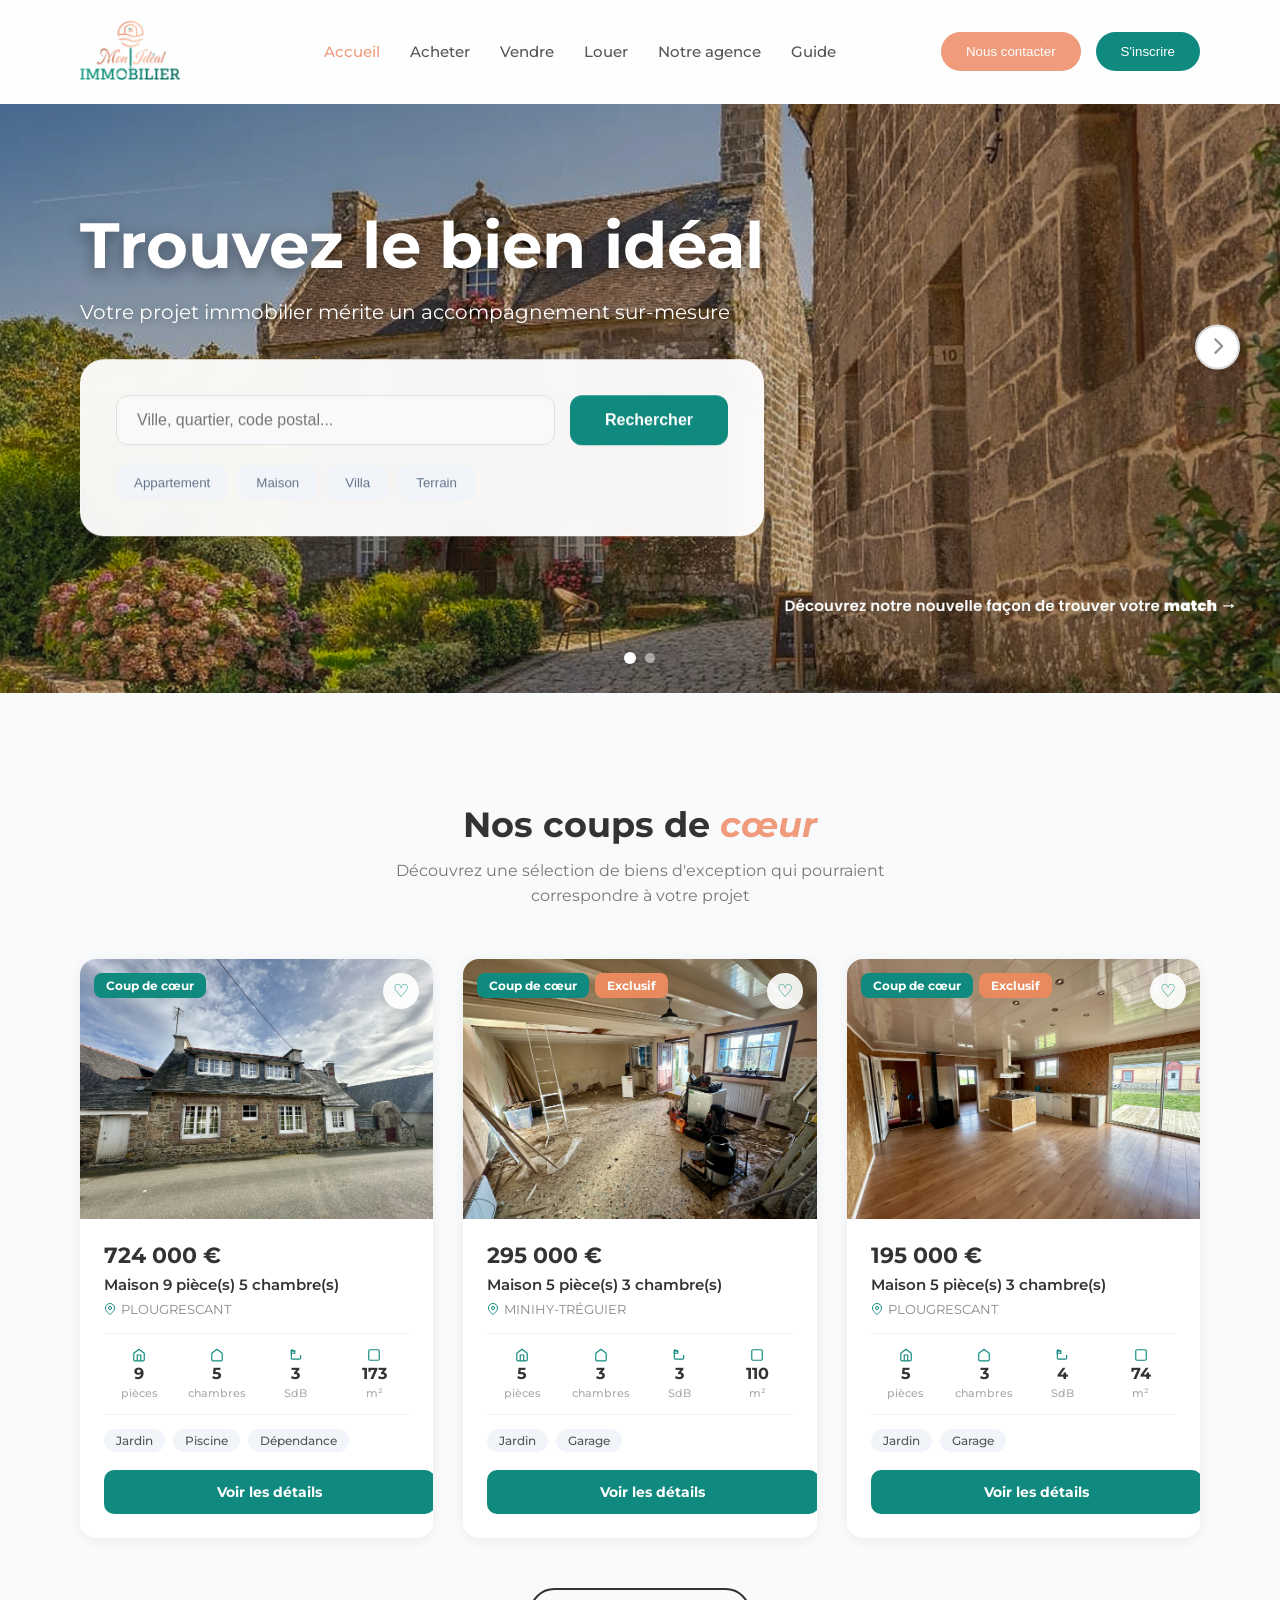
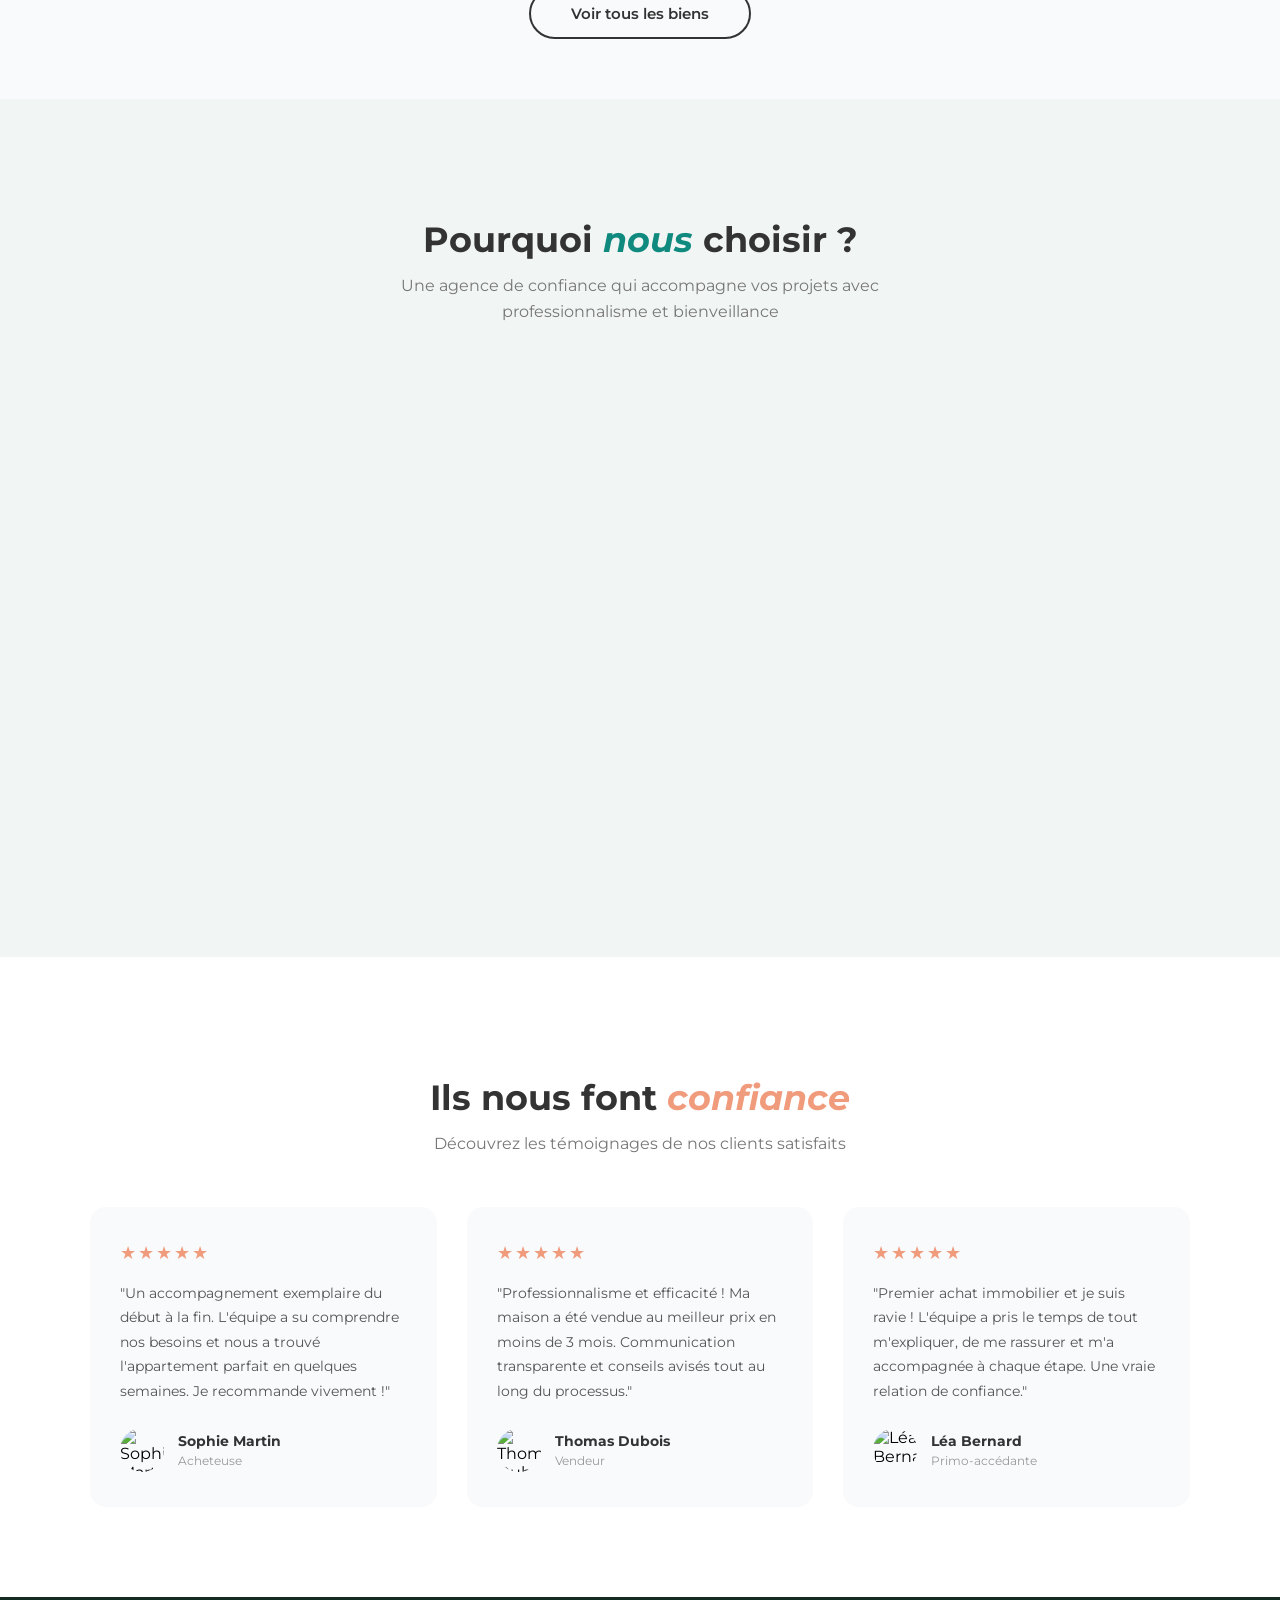
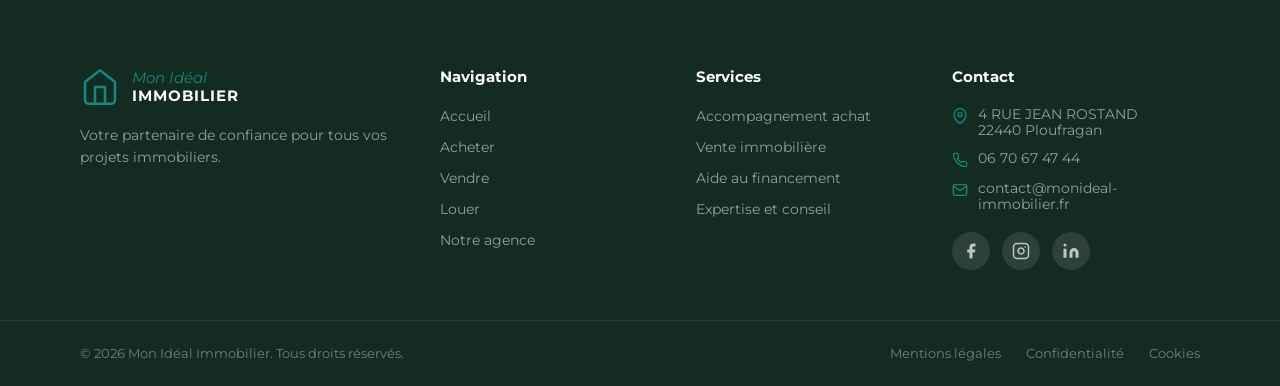
==== index.html @ c3789572 "Merge branch 'main' of https://github.com/Cocok29/Monidealimmobilier-" ====
<!DOCTYPE html>
<html lang="fr">

<head>
    <meta charset="UTF-8">
    <meta name="viewport" content="width=device-width, initial-scale=1.0">
    <title>Mon Idéal Immobilier</title>
    <link rel="stylesheet" href="style.css">
    <link href="https://fonts.googleapis.com/css2?family=Montserrat:wght@400;700&display=swap" rel="stylesheet">
    <link rel="stylesheet" href="https://cdnjs.cloudflare.com/ajax/libs/font-awesome/6.5.1/css/all.min.css">

</head>

<body>

    <header class="navbar">
        <div class="logo">
            <img class="logo-img" src="img/Logo_Mon-Ideal-Immobilier 1.svg" alt="Logo Mon Ideal Immobilier">
        </div>
        <nav>
            <ul class="nav-links">
                <li><a href="#" class="active">Accueil</a></li>
                <li><a href="catalogue.html">Acheter</a></li>
                <li><a href="#">Vendre</a></li>
                <li><a href="#">Louer</a></li>
                <li><a href="notre-agence.html">Notre agence</a></li>
                <li><a href="#">Guide</a></li>
            </ul>
        </nav>
        <div class="auth-buttons">
            <button class="btn-contact">Nous contacter</button>
            <button class="btn-signup">S'inscrire</button>
        </div>
    </header>

    <section class="hero-carousel">
        <div class="carousel-container">
            <!-- Slide 1: Recherche classique -->
            <div class="slide active" style="background-image: url('img/imageaccueil.png');">
                <div class="slide-overlay"></div>
                <div class="hero-content">
                    <h1>Trouvez le bien idéal</h1>
                    <p>Votre projet immobilier mérite un accompagnement sur-mesure</p>

                    <div class="search-box">
                        <div class="search-input-group">
                            <input type="text" placeholder="Ville, quartier, code postal...">
                            <button class="btn-search">Rechercher</button>
                        </div>
                        <div class="property-types">
                            <button>Appartement</button>
                            <button>Maison</button>
                            <button>Villa</button>
                            <button>Terrain</button>
                        </div>
                    </div>
                </div>
            </div>

            <!-- Slide 2: Match (Tinder Immo) -->
            <div class="slide slide-match" style="background-image: url('img/tinderbannière.png');">
                <div class="slide-overlay"></div>
                <div class="hero-content">
                    <h1>Matchez avec votre bien de rêve</h1>
                    <p>Swipez, likez, visitez !</p>
                </div>
            </div>
        </div>

        <button class="next-btn">
            <span><i class="fa-solid fa-chevron-right"></i></span>
        </button>
        <div class="dots-container">
            <span class="dot active"></span>
            <span class="dot"></span>
        </div>
    </section>

    <!-- Section Nos coups de cœur -->
    <section class="coups-de-coeur">
        <div class="section-header">
            <h2>Nos coups de <em>cœur</em></h2>
            <p>Découvrez une sélection de biens d'exception qui pourraient correspondre à votre projet</p>
        </div>

        <div class="properties-grid">
            <!-- Les cartes seront injectées par JavaScript depuis biens.js -->
        </div>

        <div class="voir-tous">
            <a href="catalogue.html" class="btn-voir-tous">Voir tous les biens</a>
        </div>
    </section>

    <!-- Section Pourquoi nous choisir -->
    <section class="pourquoi-nous">
        <div class="section-header">
            <h2>Pourquoi <em>nous</em> choisir ?</h2>
            <p>Une agence de confiance qui accompagne vos projets avec professionnalisme et bienveillance</p>
        </div>

        <div class="features-grid">
            <div class="feature-card">
                <div class="feature-icon">
                    <svg width="28" height="28" viewBox="0 0 24 24" fill="none" stroke="currentColor" stroke-width="2"
                        stroke-linecap="round" stroke-linejoin="round">
                        <rect x="3" y="11" width="18" height="11" rx="2" ry="2"></rect>
                        <path d="M7 11V7a5 5 0 0 1 10 0v4"></path>
                    </svg>
                </div>
                <h3>Sécurité garantie</h3>
                <p>Transactions sécurisées et accompagnement juridique complet à chaque étape</p>
            </div>

            <div class="feature-card">
                <div class="feature-icon">
                    <svg width="28" height="28" viewBox="0 0 24 24" fill="none" stroke="currentColor" stroke-width="2"
                        stroke-linecap="round" stroke-linejoin="round">
                        <path d="M17 21v-2a4 4 0 0 0-4-4H5a4 4 0 0 0-4 4v2"></path>
                        <circle cx="9" cy="7" r="4"></circle>
                        <path d="M23 21v-2a4 4 0 0 0-3-3.87"></path>
                        <path d="M16 3.13a4 4 0 0 1 0 7.75"></path>
                    </svg>
                </div>
                <h3>Accompagnement sur-mesure</h3>
                <p>Devenez propriétaire de votre bien avec un suivi personnalisé tout au long du projet</p>
            </div>

            <div class="feature-card">
                <div class="feature-icon">
                    <svg width="28" height="28" viewBox="0 0 24 24" fill="none" stroke="currentColor" stroke-width="2"
                        stroke-linecap="round" stroke-linejoin="round">
                        <polyline points="22 12 18 12 15 21 9 3 6 12 2 12"></polyline>
                    </svg>
                </div>
                <h3>Expertise du marché</h3>
                <p>Analyses précises et conseils stratégiques pour optimiser votre investissement</p>
            </div>

            <div class="feature-card">
                <div class="feature-icon">
                    <svg width="28" height="28" viewBox="0 0 24 24" fill="none" stroke="currentColor" stroke-width="2"
                        stroke-linecap="round" stroke-linejoin="round">
                        <circle cx="12" cy="12" r="10"></circle>
                        <polyline points="12 6 12 12 16 14"></polyline>
                    </svg>
                </div>
                <h3>Gestion locative</h3>
                <p>Confiez nous la gestion de votre bien en toute sérénité</p>
            </div>

            <div class="feature-card">
                <div class="feature-icon">
                    <svg width="28" height="28" viewBox="0 0 24 24" fill="none" stroke="currentColor" stroke-width="2"
                        stroke-linecap="round" stroke-linejoin="round">
                        <path d="M12 22s8-4 8-10V5l-8-3-8 3v7c0 6 8 10 8 10z"></path>
                    </svg>
                </div>
                <h3>Estimation</h3>
                <p>Évaluez le prix de votre bien immobilier gratuitement et sans engagement</p>
            </div>

            <div class="feature-card">
                <div class="feature-icon">
                    <svg width="28" height="28" viewBox="0 0 24 24" fill="none" stroke="currentColor" stroke-width="2"
                        stroke-linecap="round" stroke-linejoin="round">
                        <path
                            d="M20.84 4.61a5.5 5.5 0 0 0-7.78 0L12 5.67l-1.06-1.06a5.5 5.5 0 0 0-7.78 7.78l1.06 1.06L12 21.23l7.78-7.78 1.06-1.06a5.5 5.5 0 0 0 0-7.78z">
                        </path>
                    </svg>
                </div>
                <h3>Passion immobilière</h3>
                <p>Un vrai plaisir à trouver le bien qui vous ressemble</p>
            </div>
        </div>
    </section>

    <!-- Section Témoignages -->
    <section class="temoignages">
        <div class="section-header">
            <h2>Ils nous font <em>confiance</em></h2>
            <p>Découvrez les témoignages de nos clients satisfaits</p>
        </div>

        <div class="testimonials-grid">
            <div class="testimonial-card">
                <div class="testimonial-stars">★★★★★</div>
                <p class="testimonial-text">"Un accompagnement exemplaire du début à la fin. L'équipe a su comprendre
                    nos besoins et nous a trouvé l'appartement parfait en quelques semaines. Je recommande vivement !"
                </p>
                <div class="testimonial-author">
                    <div class="author-avatar">
                        <img src="https://images.unsplash.com/photo-1494790108377-be9c29b29330?auto=format&fit=crop&q=80&w=100"
                            alt="Sophie Martin">
                    </div>
                    <div class="author-info">
                        <span class="author-name">Sophie Martin</span>
                        <span class="author-role">Acheteuse</span>
                    </div>
                </div>
            </div>

            <div class="testimonial-card">
                <div class="testimonial-stars">★★★★★</div>
                <p class="testimonial-text">"Professionnalisme et efficacité ! Ma maison a été vendue au meilleur prix
                    en moins de 3 mois. Communication transparente et conseils avisés tout au long du processus."</p>
                <div class="testimonial-author">
                    <div class="author-avatar">
                        <img src="https://images.unsplash.com/photo-1507003211169-0a1dd7228f2d?auto=format&fit=crop&q=80&w=100"
                            alt="Thomas Dubois">
                    </div>
                    <div class="author-info">
                        <span class="author-name">Thomas Dubois</span>
                        <span class="author-role">Vendeur</span>
                    </div>
                </div>
            </div>

            <div class="testimonial-card">
                <div class="testimonial-stars">★★★★★</div>
                <p class="testimonial-text">"Premier achat immobilier et je suis ravie ! L'équipe a pris le temps de
                    tout m'expliquer, de me rassurer et m'a accompagnée à chaque étape. Une vraie relation de
                    confiance."</p>
                <div class="testimonial-author">
                    <div class="author-avatar">
                        <img src="https://images.unsplash.com/photo-1438761681033-6461ffad8d80?auto=format&fit=crop&q=80&w=100"
                            alt="Léa Bernard">
                    </div>
                    <div class="author-info">
                        <span class="author-name">Léa Bernard</span>
                        <span class="author-role">Primo-accédante</span>
                    </div>
                </div>
            </div>
        </div>
    </section>

    <footer class="site-footer">
        <div class="footer-top">
            <div class="footer-col footer-brand">
                <div class="footer-logo-block">
                    <svg class="footer-logo-icon" width="40" height="40" viewBox="0 0 24 24" fill="none"
                        stroke="currentColor" stroke-width="1.5" stroke-linecap="round" stroke-linejoin="round">
                        <path d="M3 9l9-7 9 7v11a2 2 0 0 1-2 2H5a2 2 0 0 1-2-2z"></path>
                        <polyline points="9 22 9 12 15 12 15 22"></polyline>
                    </svg>
                    <div class="footer-logo-text">
                        <span class="footer-logo-line1"><em>Mon Idéal</em></span>
                        <span class="footer-logo-line2">IMMOBILIER</span>
                    </div>
                </div>
                <p>Votre partenaire de confiance pour tous vos projets immobiliers.</p>
            </div>

            <div class="footer-col">
                <h4>Navigation</h4>
                <ul>
                    <li><a href="#">Accueil</a></li>
                    <li><a href="#">Acheter</a></li>
                    <li><a href="#">Vendre</a></li>
                    <li><a href="#">Louer</a></li>
                    <li><a href="notre-agence.html">Notre agence</a></li>
                </ul>
            </div>

            <div class="footer-col">
                <h4>Services</h4>
                <ul>
                    <li><a href="#">Accompagnement achat</a></li>
                    <li><a href="#">Vente immobilière</a></li>
                    <li><a href="#">Aide au financement</a></li>
                    <li><a href="#">Expertise et conseil</a></li>
                </ul>
            </div>

            <div class="footer-col">
                <h4>Contact</h4>
                <ul class="footer-contact">
                    <li>
                        <svg width="16" height="16" viewBox="0 0 24 24" fill="none" stroke="currentColor"
                            stroke-width="2" stroke-linecap="round" stroke-linejoin="round">
                            <path d="M21 10c0 7-9 13-9 13s-9-6-9-13a9 9 0 0 1 18 0z"></path>
                            <circle cx="12" cy="10" r="3"></circle>
                        </svg>
                        <span>4 RUE JEAN ROSTAND<br>22440 Ploufragan</span>
                    </li>
                    <li>
                        <svg width="16" height="16" viewBox="0 0 24 24" fill="none" stroke="currentColor"
                            stroke-width="2" stroke-linecap="round" stroke-linejoin="round">
                            <path
                                d="M22 16.92v3a2 2 0 0 1-2.18 2 19.79 19.79 0 0 1-8.63-3.07 19.5 19.5 0 0 1-6-6 19.79 19.79 0 0 1-3.07-8.67A2 2 0 0 1 4.11 2h3a2 2 0 0 1 2 1.72c.127.96.361 1.903.7 2.81a2 2 0 0 1-.45 2.11L8.09 9.91a16 16 0 0 0 6 6l1.27-1.27a2 2 0 0 1 2.11-.45c.907.339 1.85.573 2.81.7A2 2 0 0 1 22 16.92z">
                            </path>
                        </svg>
                        <span>06 70 67 47 44</span>
                    </li>
                    <li>
                        <svg width="16" height="16" viewBox="0 0 24 24" fill="none" stroke="currentColor"
                            stroke-width="2" stroke-linecap="round" stroke-linejoin="round">
                            <path d="M4 4h16c1.1 0 2 .9 2 2v12c0 1.1-.9 2-2 2H4c-1.1 0-2-.9-2-2V6c0-1.1.9-2 2-2z">
                            </path>
                            <polyline points="22,6 12,13 2,6"></polyline>
                        </svg>
                        <span>contact@monideal-immobilier.fr</span>
                    </li>
                </ul>
                <div class="footer-socials">
                    <a href="#" aria-label="Facebook">
                        <svg width="18" height="18" viewBox="0 0 24 24" fill="currentColor">
                            <path d="M18 2h-3a5 5 0 0 0-5 5v3H7v4h3v8h4v-8h3l1-4h-4V7a1 1 0 0 1 1-1h3z">
                            </path>
                        </svg>
                    </a>
                    <a href="#" aria-label="Instagram">
                        <svg width="18" height="18" viewBox="0 0 24 24" fill="none" stroke="currentColor"
                            stroke-width="2" stroke-linecap="round" stroke-linejoin="round">
                            <rect x="2" y="2" width="20" height="20" rx="5" ry="5"></rect>
                            <path d="M16 11.37A4 4 0 1 1 12.63 8 4 4 0 0 1 16 11.37z"></path>
                            <line x1="17.5" y1="6.5" x2="17.51" y2="6.5"></line>
                        </svg>
                    </a>
                    <a href="#" aria-label="LinkedIn">
                        <svg width="18" height="18" viewBox="0 0 24 24" fill="currentColor">
                            <path d="M16 8a6 6 0 0 1 6 6v7h-4v-7a2 2 0 0 0-2-2 2 2 0 0 0-2 2v7h-4v-7a6 6 0 0 1 6-6z">
                            </path>
                            <rect x="2" y="9" width="4" height="12"></rect>
                            <circle cx="4" cy="4" r="2"></circle>
                        </svg>
                    </a>
                </div>
            </div>
        </div>

        <div class="footer-bottom">
            <p>&copy; 2026 Mon Idéal Immobilier. Tous droits réservés.</p>
            <div class="footer-legal">
                <a href="#">Mentions légales</a>
                <a href="#">Confidentialité</a>
                <a href="#">Cookies</a>
            </div>
        </div>
    </footer>

    <script src="biens.js"></script>
    <script src="script.js"></script>
</body>

</html>
---- style.css ----
:root {
    --primary-color: #108a7e;
    /* Le vert émeraude du bouton */
    --dark-primary-color: #0B7464;
    --accent-color: #f19b7d;
    /* Le orange du bouton contact */
    --dark-accent-color: #e8895e;
    --text-dark: #333;

}

body,
html {
    margin: 0;
    padding: 0;
    width: 100%;
    height: 100%;
    font-family: 'Montserrat', sans-serif;
}

.navbar {
    display: flex;
    justify-content: space-between;
    align-items: center;
    padding: 20px 80px;
    position: absolute;
    top: 0;
    left: 0;
    right: 0;
    z-index: 100;
    background: #FDFFFE;
    transition: background 0.3s ease;
}

.logo-img {
    width: 100px;
    height: auto;
}

.nav-links {
    display: flex;
    list-style: none;
    gap: 30px;
}

.nav-links a {
    text-decoration: none;
    color: #555;
    font-weight: 500;
    font-size: 15px;
    transition: color 0.3s;
}

.nav-links a.active {
    color: var(--accent-color);
}

.nav-links a:hover {
    color: var(--accent-color);
}

.auth-buttons {
    display: flex;
    align-items: center;
    gap: 15px;
}

.btn-match-nav {
    width: 42px;
    height: 42px;
    border-radius: 50%;
    background: var(--primary-color);
    color: white;
    display: flex;
    align-items: center;
    justify-content: center;
    text-decoration: none;
    transition: transform 0.2s, box-shadow 0.3s;
    box-shadow: 0 2px 10px rgba(16, 138, 126, 0.3);
}

.btn-match-nav:hover {
    transform: scale(1.1);
    box-shadow: 0 4px 18px rgba(16, 138, 126, 0.45);
}

.btn-match-nav.btn-match-active {
    background: var(--primary-color);
    box-shadow: 0 0 0 3px rgba(16, 138, 126, 0.2), 0 2px 10px rgba(16, 138, 126, 0.3);
}

.btn-contact {
    background: var(--accent-color);
    color: white;
    border: none;
    padding: 12px 25px;
    border-radius: 25px;
    cursor: pointer;
    font-weight: 500;
    transition: 0.3s;
}

.btn-contact:hover {
    background: var(--primary-color);
}

.btn-signup {
    background: var(--primary-color);
    color: white;
    border: none;
    padding: 12px 25px;
    border-radius: 25px;
    font-weight: 500;
    cursor: pointer;
    transition: background 0.3s, transform 0.2s;
}

.btn-signup:hover {
    background: var(--accent-color);
}

.btn-signup.active {
    color: var(--dark-accent-color);
    border-color: var(--dark-accent-color);
    background: transparent;
}

/* Section Carrousel */
.hero-carousel {
    position: relative;
    width: 100%;
    max-width: 1879px;
    aspect-ratio: 1879 / 1018;
    max-height: 95vh;
    margin: 0 auto;
    overflow: hidden;
    background-color: #000;
}

.carousel-container {
    position: relative;
    width: 100%;
    height: 100%;
}

.slide {
    position: absolute;
    top: 0;
    left: 0;
    width: 100%;
    height: 100%;
    background-size: cover;
    background-position: center;
    background-repeat: no-repeat;
    opacity: 0;
    transition: opacity 1.2s ease-in-out;
}

.slide.active {
    opacity: 1;
}

/* Contenu aligné à gauche */
.hero-content {
    position: absolute;
    top: 50%;
    left: 80px;
    transform: translateY(-50%);
    z-index: 10;
    color: white;
    max-width: 2000px;
    opacity: 0;
    transition: opacity 0.8s ease 0.4s, transform 0.8s ease 0.4s;
}

.slide.active .hero-content {
    opacity: 1;
    transform: translateY(-50%);
}

.hero-content h1 {
    font-size: 4rem;
    /* Plus grand pour l'impact */
    margin-bottom: 15px;
    font-weight: 700;
    line-height: 1.1;
    text-shadow: 0 4px 15px rgba(0, 0, 0, 0.4);
}

.hero-content p {
    font-size: 1.25rem;
    margin-bottom: 35px;
    text-shadow: 0 2px 10px rgba(0, 0, 0, 0.3);
}

/* Le rectangle blanc de recherche - Look plus moderne */
.search-box {
    background: rgba(255, 255, 255, 0.95);
    backdrop-filter: blur(10px);
    padding: 35px;
    border-radius: 24px;
    box-shadow: 0 20px 50px rgba(0, 0, 0, 0.2);
    color: #333;
    border: 1px solid rgba(255, 255, 255, 0.3);
}

.search-input-group {
    display: flex;
    gap: 15px;
    margin-bottom: 20px;
}

.search-input-group input {
    flex: 1;
    padding: 15px 20px;
    border: 1px solid #e0e0e0;
    border-radius: 12px;
    font-size: 16px;
    background: #f9f9f9;
}

.btn-search {
    background: var(--primary-color);
    color: white;
    border: none;
    padding: 0 35px;
    border-radius: 12px;
    cursor: pointer;
    font-size: 16px;
    font-weight: 600;
    display: flex;
    align-items: center;
    gap: 10px;
}

.btn-search:hover {
    background: var(--accent-color);
}

.btn-search:active {
    background: var(--dark-accent-color);
}

/* Boutons de type de bien */
.property-types {
    display: flex;
    gap: 10px;
}

.property-types button {
    background: #f1f5f9;
    border: none;
    padding: 10px 18px;
    border-radius: 10px;
    cursor: pointer;
    color: #64748b;
    font-weight: 500;
    transition: 0.2s;
}

.property-types button:hover {
    background: #e2e8f0;
}

.match-link {
    display: block;
    margin-top: 30px;
    color: white;
    text-decoration: none;
    font-size: 0.95rem;
    text-align: right;
    /* Aligné à droite de la boîte de recherche */
}

.slide-match {
    display: flex;
    align-items: center;
    justify-content: flex-start;
}

.slide-match .slide-overlay {
    background: #00000000
}

.slide-match .hero-content {
    left: 80px;
    max-width: 1000px;
}

.slide-match h1 {
    font-size: 4.5rem;
    line-height: 1;
    margin-bottom: 25px;
    color: white;
}

.slide-match p {
    font-size: 1.6rem;
    margin-bottom: 60px;
    opacity: 1;
    color: white;
}

.btn-back-classic {
    color: white;
    text-decoration: none;
    font-size: 0.9rem;
    font-weight: 500;
    opacity: 0.8;
    transition: opacity 0.2s;
}

.btn-back-classic:hover {
    opacity: 1;
}

/* Optionnel: Si l'iPhone n'est pas dans le SVG de fond, on pourrait l'ajouter ici en pseudo-élément ou image */
/* Mais selon la demande, l'image derrière est déjà correcte */

/* Contrôles du carrousel */

.fa-chevron-right {
    color: #939393;
}

.next-btn {
    position: absolute;
    right: 40px;
    top: 50%;
    transform: translateY(-50%);
    background: white;
    border: solid #D9D9D9 2px;
    width: 45px;
    height: 45px;
    border-radius: 50%;
    cursor: pointer;
    z-index: 20;
    box-shadow: 0 4px 10px rgba(0, 0, 0, 0.1);
    font-size: 18px;
    color: #939393;
}

.next-btn:hover {
    color: var(--accent-color);
    border-color: var(--accent-color);
}

.next-btn:active {
    background: var(--accent-color);
    color: #AA3E15;
    border-color: #AA3E15;
}

.dots-container {
    position: absolute;
    bottom: 30px;
    left: 50%;
    transform: translateX(-50%);
    z-index: 20;
    display: flex;
    gap: 10px;
}

.dot {
    height: 10px;
    width: 10px;
    background-color: rgba(255, 255, 255, 0.5);
    border-radius: 50%;
    cursor: pointer;
}

.dot.active {
    background-color: white;
    transform: scale(1.2);
}

/* ===== Section Nos coups de cœur ===== */
.coups-de-coeur {
    padding: 80px 80px 60px;
    background: #f8fafb;
}

.section-header {
    text-align: center;
    margin-bottom: 50px;
}

.section-header h2 {
    font-size: 2.2rem;
    color: var(--text-dark);
    font-weight: 700;
    margin-bottom: 12px;
}

.section-header h2 em {
    color: var(--accent-color);
    font-style: italic;
}

.section-header p {
    color: #777;
    font-size: 1rem;
    max-width: 550px;
    margin: 0 auto;
    line-height: 1.6;
}

/* Grille de cartes */
.properties-grid {
    display: grid;
    grid-template-columns: repeat(3, 1fr);
    gap: 30px;
    margin-bottom: 50px;
}

.property-card {
    background: white;
    border-radius: 16px;
    overflow: hidden;
    box-shadow: 0 4px 20px rgba(0, 0, 0, 0.06);
    transition: transform 0.3s ease, box-shadow 0.3s ease;
    cursor: pointer;
}

.property-card:hover {
    transform: translateY(-5px);
    box-shadow: 0 12px 35px rgba(0, 0, 0, 0.12);
}

/* Image de la carte */
.property-image {
    position: relative;
    width: 100%;
    height: 220px;
    overflow: hidden;
}

.property-image img {
    width: 100%;
    height: 100%;
    object-fit: cover;
    transition: transform 0.4s ease;
}

.property-card:hover .property-image img {
    transform: scale(1.05);
}

/* Badge Coup de cœur */
.badge.coup-de-coeur {
    position: absolute;
    top: 15px;
    left: 15px;
    background: var(--primary-color);
    color: white;
    padding: 6px 14px;
    border-radius: 8px;
    font-size: 0.8rem;
    font-weight: 600;
}

/* Bouton favori (cœur) */
.btn-favorite {
    position: absolute;
    top: 15px;
    right: 15px;
    width: 36px;
    height: 36px;
    border-radius: 50%;
    border: none;
    background: rgba(255, 255, 255, 0.9);
    color: var(--primary-color);
    font-size: 18px;
    cursor: pointer;
    display: flex;
    align-items: center;
    justify-content: center;
    transition: background 0.2s, transform 0.2s;
    box-shadow: 0 2px 8px rgba(0, 0, 0, 0.1);
}

.btn-favorite:hover {
    background: var(--primary-color);
    color: white;
    transform: scale(1.1);
}

/* Infos de la carte */
.property-info {
    padding: 20px;
}

.property-title-row {
    display: flex;
    justify-content: space-between;
    align-items: flex-start;
    margin-bottom: 8px;
    gap: 10px;
}

.property-name {
    font-size: 0.95rem;
    font-weight: 600;
    color: var(--text-dark);
}

.property-price {
    font-size: 1.05rem;
    font-weight: 700;
    color: var(--primary-color);
    white-space: nowrap;
}

.property-location {
    font-size: 0.82rem;
    color: #4A5565;
    margin-bottom: 12px;
    text-transform: uppercase;
    letter-spacing: 0.5px;
}
.property-location i {
    color: var(--primary-color);
    margin-right: 4px;
}

.location-icon {
    font-size: 0.85rem;
}

.property-details {
    display: flex;
    gap: 18px;
    font-size: 0.85rem;
    color: #4A5565;
    padding-top: 12px;
    border-top: 1px solid #f0f0f0;
}
.property-details span i{
    color: var(--primary-color);
    padding-right: 5px;
}

/* Bouton Voir tous les biens */
.voir-tous {
    text-align: center;
}

.btn-voir-tous {
    display: inline-block;
    padding: 14px 40px;
    border: 2px solid var(--text-dark);
    border-radius: 30px;
    color: var(--text-dark);
    text-decoration: none;
    font-weight: 600;
    font-size: 0.95rem;
}

.btn-voir-tous:hover {
    border-color: var(--primary-color);
    color: var(--primary-color);
}

.btn-voir-tous:active {
    background: var(--primary-color);
    border-color: var(--primary-color);
    color: white;
}

/* ===== Section Pourquoi nous choisir ===== */
.pourquoi-nous {
    padding: 90px 80px;
    background: #f1f5f4;
}

.pourquoi-nous .section-header h2 em {
    color: var(--primary-color);
    font-style: italic;
}

.features-grid {
    display: grid;
    grid-template-columns: repeat(3, 1fr);
    gap: 28px;
    max-width: 1100px;
    margin: 0 auto;
}

.feature-card {
    background: white;
    border-radius: 16px;
    padding: 35px 30px;
    transition: transform 0.3s ease, box-shadow 0.3s ease;
    cursor: default;
    box-shadow: 0 2px 12px rgba(0, 0, 0, 0.04);
}

.feature-card:hover {
    transform: translateY(-5px);
    box-shadow: 0 12px 35px rgba(16, 138, 126, 0.1);
}

.feature-icon {
    width: 56px;
    height: 56px;
    border-radius: 14px;
    background: rgba(16, 138, 126, 0.1);
    color: var(--primary-color);
    display: flex;
    align-items: center;
    justify-content: center;
    margin-bottom: 20px;
    transition: background 0.3s;
}

.feature-card:hover .feature-icon {
    background: var(--primary-color);
    color: white;
}

.feature-card h3 {
    font-size: 1.05rem;
    font-weight: 700;
    color: var(--text-dark);
    margin: 0 0 10px;
}

.feature-card p {
    font-size: 0.88rem;
    color: #777;
    line-height: 1.6;
    margin: 0;
}

/* ===== Section Témoignages ===== */
.temoignages {
    padding: 90px 80px;
    background: white;
}

.temoignages .section-header h2 em {
    color: var(--accent-color);
    font-style: italic;
}

.testimonials-grid {
    display: grid;
    grid-template-columns: repeat(3, 1fr);
    gap: 30px;
    max-width: 1100px;
    margin: 0 auto;
}

.testimonial-card {
    background: #f8fafb;
    border-radius: 16px;
    padding: 35px 30px;
    transition: transform 0.3s ease, box-shadow 0.3s ease;
    display: flex;
    flex-direction: column;
}

.testimonial-card:hover {
    transform: translateY(-5px);
    box-shadow: 0 12px 35px rgba(0, 0, 0, 0.08);
}

.testimonial-stars {
    color: var(--accent-color);
    font-size: 1.1rem;
    margin-bottom: 18px;
    letter-spacing: 2px;
}

.testimonial-text {
    font-size: 0.9rem;
    line-height: 1.7;
    color: #555;
    flex: 1;
    margin: 0 0 25px;
}

.testimonial-author {
    display: flex;
    align-items: center;
    gap: 14px;
}

.author-avatar {
    width: 44px;
    height: 44px;
    border-radius: 50%;
    overflow: hidden;
    flex-shrink: 0;
}

.author-avatar img {
    width: 100%;
    height: 100%;
    object-fit: cover;
}

.author-info {
    display: flex;
    flex-direction: column;
    gap: 3px;
}

.author-name {
    font-weight: 700;
    font-size: 0.9rem;
    color: var(--text-dark);
}

.author-role {
    font-size: 0.78rem;
    color: #999;
}

.testimonial-card.featured .author-role {
    color: rgba(255, 255, 255, 0.7);
}

/* ===== Footer ===== */
.site-footer {
    background: #142b21;
    color: rgba(255, 255, 255, 0.8);
    padding: 0;
}

.footer-top {
    display: grid;
    grid-template-columns: 1.5fr 1fr 1fr 1.2fr;
    gap: 50px;
    padding: 70px 80px 50px;
}

/* Logo block */
.footer-logo-block {
    display: flex;
    align-items: center;
    gap: 12px;
    margin-bottom: 18px;
}

.footer-logo-icon {
    color: var(--primary-color);
}

.footer-logo-text {
    display: flex;
    flex-direction: column;
    line-height: 1.2;
}

.footer-logo-line1 {
    color: var(--primary-color);
    font-size: 0.95rem;
}

.footer-logo-line1 em {
    font-style: italic;
}

.footer-logo-line2 {
    color: white;
    font-size: 0.95rem;
    font-weight: 700;
    letter-spacing: 1px;
}

.footer-brand p {
    font-size: 0.85rem;
    line-height: 1.6;
    color: rgba(255, 255, 255, 0.55);
    margin: 0;
}

/* Footer columns */
.footer-col h4 {
    color: white;
    font-size: 0.95rem;
    font-weight: 700;
    margin: 0 0 20px;
}

.footer-col ul {
    list-style: none;
    padding: 0;
    margin: 0;
}

.footer-col ul li {
    margin-bottom: 12px;
}

.footer-col ul li a {
    color: rgba(255, 255, 255, 0.55);
    text-decoration: none;
    font-size: 0.85rem;
    transition: color 0.3s;
}

.footer-col ul li a:hover {
    color: var(--primary-color);
}

/* Footer contact with icons */
.footer-contact li {
    display: flex;
    align-items: flex-start;
    gap: 10px;
    font-size: 0.85rem;
    color: rgba(255, 255, 255, 0.55);
    margin-bottom: 14px;
}

.footer-contact li svg {
    flex-shrink: 0;
    margin-top: 2px;
    color: var(--primary-color);
}

/* Social icons in footer */
.footer-socials {
    display: flex;
    gap: 12px;
    margin-top: 20px;
}

.footer-socials a {
    width: 38px;
    height: 38px;
    border-radius: 50%;
    background: rgba(255, 255, 255, 0.1);
    display: flex;
    align-items: center;
    justify-content: center;
    color: rgba(255, 255, 255, 0.7);
    text-decoration: none;
    transition: background 0.3s, color 0.3s;
}

.footer-socials a:hover {
    background: var(--primary-color);
    color: white;
}

/* Footer bottom */
.footer-bottom {
    display: flex;
    justify-content: space-between;
    align-items: center;
    padding: 25px 80px;
    border-top: 1px solid rgba(255, 255, 255, 0.08);
}

.footer-bottom p {
    font-size: 0.8rem;
    color: rgba(255, 255, 255, 0.4);
    margin: 0;
}

.footer-legal {
    display: flex;
    gap: 25px;
}

.footer-legal a {
    font-size: 0.8rem;
    color: rgba(255, 255, 255, 0.4);
    text-decoration: none;
    transition: color 0.3s;
}

.footer-legal a:hover {
    color: var(--primary-color);
}

/* ===== Animations au scroll ===== */
.animate-on-scroll {
    opacity: 0;
    transform: translateY(30px);
    transition: opacity 0.6s ease, transform 0.6s ease;
}

.animate-on-scroll.visible {
    opacity: 1;
    transform: translateY(0);
}

/* Délai progressif pour les cartes */
.features-grid .feature-card:nth-child(1) {
    transition-delay: 0s;
}

.features-grid .feature-card:nth-child(2) {
    transition-delay: 0.1s;
}

.features-grid .feature-card:nth-child(3) {
    transition-delay: 0.2s;
}

.features-grid .feature-card:nth-child(4) {
    transition-delay: 0.3s;
}

.features-grid .feature-card:nth-child(5) {
    transition-delay: 0.4s;
}

.features-grid .feature-card:nth-child(6) {
    transition-delay: 0.5s;
}

.testimonials-grid .testimonial-card:nth-child(1) {
    transition-delay: 0s;
}

.testimonials-grid .testimonial-card:nth-child(2) {
    transition-delay: 0.15s;
}

.testimonials-grid .testimonial-card:nth-child(3) {
    transition-delay: 0.3s;
}

.chiffres-grid .chiffre-item:nth-child(1) {
    transition-delay: 0s;
}

.chiffres-grid .chiffre-item:nth-child(2) {
    transition-delay: 0.1s;
}

.chiffres-grid .chiffre-item:nth-child(3) {
    transition-delay: 0.2s;
}

.chiffres-grid .chiffre-item:nth-child(4) {
    transition-delay: 0.3s;
}

/* =============================================
   PAGE PRODUIT
   ============================================= */

/* Navbar version solide (non transparente) */
.navbar-solid {
    position: relative;
    background: white;
    box-shadow: 0 2px 12px rgba(0, 0, 0, 0.06);
}

/* Breadcrumb */
.breadcrumb {
    padding: 14px 80px;
    background: #f8fafb;
    border-bottom: 1px solid #eee;
    display: flex;
    align-items: center;
    gap: 8px;
    font-size: 0.82rem;
    color: #888;
}

.breadcrumb a {
    color: #555;
    text-decoration: none;
    transition: color 0.2s;
}

.breadcrumb a:hover {
    color: var(--primary-color);
}

.breadcrumb-sep {
    color: #bbb;
}

.breadcrumb span:last-child {
    color: var(--primary-color);
    font-weight: 600;
}

/* Layout principal */
.produit-main {
    max-width: 1280px;
    margin: 0 auto;
    padding: 40px 40px 80px;
}

.produit-layout {
    display: grid;
    grid-template-columns: 1fr 360px;
    gap: 40px;
    align-items: start;
}

/* ---- Galerie ---- */
.galerie {
    margin-bottom: 40px;
}

.galerie-main {
    position: relative;
    border-radius: 16px;
    overflow: hidden;
    margin-bottom: 14px;
    box-shadow: 0 4px 20px rgba(0, 0, 0, 0.1);
}

.galerie-main img {
    width: 100%;
    height: 420px;
    object-fit: cover;
    display: block;
    transition: transform 0.4s ease;
}

.galerie-main:hover img {
    transform: scale(1.02);
}

.galerie-fav {
    position: absolute;
    top: 16px;
    right: 56px;
}

.galerie-share {
    position: absolute;
    top: 16px;
    right: 16px;
    width: 36px;
    height: 36px;
    border-radius: 50%;
    border: none;
    background: rgba(255, 255, 255, 0.9);
    color: #555;
    cursor: pointer;
    display: flex;
    align-items: center;
    justify-content: center;
    box-shadow: 0 2px 8px rgba(0, 0, 0, 0.1);
    transition: background 0.2s, transform 0.2s;
}

.galerie-share:hover {
    background: var(--primary-color);
    color: white;
    transform: scale(1.1);
}

/* Miniatures */
.galerie-thumbs {
    display: grid;
    grid-template-columns: repeat(4, 1fr);
    gap: 10px;
}

.thumb {
    width: 100%;
    height: 90px;
    object-fit: cover;
    border-radius: 10px;
    cursor: pointer;
    opacity: 0.65;
    transition: opacity 0.2s, transform 0.2s;
    border: 2px solid transparent;
}

.thumb:hover {
    opacity: 0.9;
    transform: translateY(-2px);
}

.thumb.active {
    opacity: 1;
    border-color: var(--primary-color);
}

/* ---- Sections produit ---- */
.produit-section {
    background: white;
    border-radius: 16px;
    padding: 32px;
    margin-bottom: 24px;
    box-shadow: 0 2px 12px rgba(0, 0, 0, 0.05);
}

.produit-section-title {
    font-size: 1.25rem;
    font-weight: 700;
    color: var(--text-dark);
    margin: 0 0 20px;
    padding-bottom: 14px;
    border-bottom: 2px solid #f0f0f0;
}

.produit-description {
    font-size: 0.9rem;
    color: #555;
    line-height: 1.75;
    margin: 0 0 14px;
}

.produit-description:last-child {
    margin-bottom: 0;
}

/* Caractéristiques en deux colonnes */
.caracteristiques-grid {
    display: grid;
    grid-template-columns: 1fr 1fr;
    gap: 12px 30px;
}

.caracteristiques-list {
    list-style: none;
    padding: 0;
    margin: 0;
    display: flex;
    flex-direction: column;
    gap: 12px;
}

.caracteristiques-list li {
    font-size: 0.88rem;
    color: #444;
    display: flex;
    align-items: center;
    gap: 10px;
}

.caracteristiques-list li::before {
    content: '';
    width: 8px;
    height: 8px;
    border-radius: 50%;
    background: var(--primary-color);
    flex-shrink: 0;
}

/* ---- Sidebar ---- */
.produit-sidebar {
    position: sticky;
    top: 20px;
}

.sidebar-card {
    background: white;
    border-radius: 16px;
    padding: 28px;
    box-shadow: 0 4px 24px rgba(0, 0, 0, 0.08);
    border: 1px solid #f0f0f0;
}

.sidebar-prix {
    font-size: 2rem;
    font-weight: 700;
    color: var(--text-dark);
    margin-bottom: 8px;
}

.sidebar-localisation {
    display: flex;
    align-items: center;
    gap: 6px;
    font-size: 0.82rem;
    color: #888;
    text-transform: uppercase;
    letter-spacing: 0.5px;
    margin-bottom: 24px;
}

.sidebar-localisation svg {
    color: var(--primary-color);
    flex-shrink: 0;
}

/* Stats (4 cases) */
.sidebar-stats {
    display: grid;
    grid-template-columns: 1fr 1fr;
    gap: 14px;
    padding: 20px 0;
    border-top: 1px solid #f0f0f0;
    border-bottom: 1px solid #f0f0f0;
    margin-bottom: 20px;
}

.stat-item {
    display: flex;
    align-items: center;
    gap: 10px;
    background: #f8fafb;
    border-radius: 12px;
    padding: 12px 14px;
}

.stat-icon {
    width: 38px;
    height: 38px;
    border-radius: 10px;
    background: rgba(16, 138, 126, 0.1);
    color: var(--primary-color);
    display: flex;
    align-items: center;
    justify-content: center;
    flex-shrink: 0;
}

.stat-info {
    display: flex;
    flex-direction: column;
    gap: 2px;
}

.stat-label {
    font-size: 0.72rem;
    color: #999;
    line-height: 1;
}

.stat-value {
    font-size: 0.95rem;
    font-weight: 700;
    color: var(--text-dark);
}

/* Détails tableau */
.sidebar-details {
    margin-bottom: 24px;
    display: flex;
    flex-direction: column;
    gap: 12px;
}

.detail-row {
    display: flex;
    justify-content: space-between;
    align-items: center;
    font-size: 0.88rem;
    padding-bottom: 12px;
    border-bottom: 1px solid #f5f5f5;
}

.detail-row:last-child {
    border-bottom: none;
    padding-bottom: 0;
}

.detail-label {
    color: #888;
}

.detail-value {
    font-weight: 600;
    color: var(--text-dark);
}

/* Badge DPE */
.dpe-badge {
    display: inline-flex;
    align-items: center;
    justify-content: center;
    width: 28px;
    height: 28px;
    border-radius: 6px;
    font-size: 0.85rem;
    font-weight: 700;
    color: white;
}

.dpe-a {
    background: #2cba00;
}

.dpe-b {
    background: #79c901;
}

.dpe-c {
    background: #c3d600;
}

.dpe-d {
    background: #ffcb02;
}

.dpe-e {
    background: #ffaa01;
}

.dpe-f {
    background: #ff6701;
}

.dpe-g {
    background: #dc0000;
}

.btn-planifier {
    display: flex;
    align-items: center;
    justify-content: center;
    gap: 8px;
    width: 100%;
    padding: 13px;
    background: white;
    color: var(--text-dark);
    border: 2px solid #e0e0e0;
    border-radius: 12px;
    font-size: 0.9rem;
    font-weight: 600;
    font-family: 'Montserrat', sans-serif;
    cursor: pointer;
    margin-bottom: 20px;
    transition: border-color 0.25s, color 0.25s, transform 0.2s;
}

.btn-planifier:hover {
    border-color: var(--primary-color);
    color: var(--primary-color);
    transform: translateY(-2px);
}

/* Info agent */
.agent-info {
    display: flex;
    align-items: center;
    gap: 14px;
    padding-top: 18px;
    border-top: 1px solid #f0f0f0;
    margin-top: 4px;
}

.agent-avatar {
    width: 44px;
    height: 44px;
    border-radius: 50%;
    background: var(--primary-color);
    color: white;
    display: flex;
    align-items: center;
    justify-content: center;
    font-weight: 700;
    font-size: 0.85rem;
    flex-shrink: 0;
}

.agent-details {
    display: flex;
    flex-direction: column;
    gap: 3px;
}

.agent-name {
    font-size: 0.9rem;
    font-weight: 700;
    color: var(--text-dark);
}

.agent-role {
    font-size: 0.78rem;
    color: #999;
}

/* =============================================
   PAGE CATALOGUE
   ============================================= */

/* En-tête */
.catalogue-header {
    text-align: center;
    padding: 60px 40px 30px;
    background: white;
}

.catalogue-header h1 {
    font-size: 2.4rem;
    font-weight: 700;
    color: var(--text-dark);
    margin: 0 0 12px;
}

.catalogue-header h1 em {
    color: var(--accent-color);
    font-style: italic;
}

.catalogue-header p {
    color: #888;
    font-size: 1rem;
    margin: 0;
}

/* Filtres — card blanche */
.catalogue-filtres-wrap {
    background: #f8fafb;
    padding: 28px 60px 0;
}

.catalogue-filtres-card {
    background: white;
    border-radius: 16px;
    box-shadow: 0 2px 16px rgba(0, 0, 0, 0.06);
    padding: 22px 28px 20px;
    display: flex;
    flex-direction: column;
    gap: 18px;
}

.filtres-titre {
    display: flex;
    align-items: center;
    gap: 10px;
    font-size: 0.95rem;
    font-weight: 700;
    color: var(--text-dark);
}

.filtres-row {
    display: flex;
    gap: 14px;
    align-items: center;
}

.filtre-input-wrapper {
    display: flex;
    align-items: center;
    gap: 10px;
    background: white;
    border: 1px solid #e4e8ec;
    border-radius: 10px;
    padding: 11px 18px;
    flex: 1;
    transition: border-color 0.2s, box-shadow 0.2s;
}

.filtre-input-wrapper:focus-within {
    border-color: var(--primary-color);
    box-shadow: 0 0 0 3px rgba(23, 143, 132, 0.08);
}

.filtre-input-wrapper input {
    border: none;
    background: transparent;
    font-size: 0.88rem;
    color: var(--text-dark);
    font-family: 'Montserrat', sans-serif;
    width: 100%;
    outline: none;
}

.filtre-input-wrapper input::placeholder {
    color: #bbb;
}

.filtre-select {
    background: white;
    border: 1px solid #e4e8ec;
    border-radius: 10px;
    padding: 11px 40px 11px 16px;
    font-size: 0.88rem;
    font-family: 'Montserrat', sans-serif;
    color: var(--text-dark);
    cursor: pointer;
    outline: none;
    transition: border-color 0.2s, box-shadow 0.2s;
    min-width: 160px;
    appearance: none;
    -webkit-appearance: none;
    background-image: url("data:image/svg+xml,%3Csvg xmlns='http://www.w3.org/2000/svg' width='12' height='12' viewBox='0 0 24 24' fill='none' stroke='%23aaa' stroke-width='2.5'%3E%3Cpolyline points='6 9 12 15 18 9'%3E%3C/polyline%3E%3C/svg%3E");
    background-repeat: no-repeat;
    background-position: right 14px center;
}

.filtre-select:focus {
    border-color: var(--primary-color);
    box-shadow: 0 0 0 3px rgba(23, 143, 132, 0.08);
}

.filtres-meta {
    display: flex;
    align-items: center;
    justify-content: space-between;
    padding-top: 4px;
    border-top: 1px solid #f0f2f5;
}

.filtres-count {
    font-size: 0.82rem;
    color: #999;
    font-weight: 500;
}

.filtres-reset {
    background: none;
    border: none;
    color: var(--primary-color);
    font-size: 0.82rem;
    font-weight: 700;
    font-family: 'Montserrat', sans-serif;
    cursor: pointer;
    padding: 0;
    transition: color 0.2s;
    letter-spacing: 0.01em;
    position: relative;
}

.filtres-reset::after {
    content: '';
    position: absolute;
    bottom: 0;
    left: 0;
    width: 100%;
    height: 1px;
    background-color: var(--dark-primary-color);
    transform: scaleX(0);
    transform-origin: center;
    transition: transform 0.2s ease;
}

.filtres-reset:hover {
    color: var(--dark-primary-color);
}

.filtres-reset:hover::after {
    transform: scaleX(1);
}

/* Main catalogue */
.catalogue-main {
    background: #f8fafb;
    padding: 40px 60px 80px;
    min-height: 60vh;
}

/* Grille 2 colonnes */
.catalogue-grid {
    display: grid;
    grid-template-columns: repeat(2, 1fr);
    gap: 28px;
}

/* Carte catalogue */
.cat-card {
    background: white;
    border-radius: 16px;
    overflow: hidden;
    box-shadow: 0 2px 14px rgba(0, 0, 0, 0.06);
    transition: transform 0.3s ease, box-shadow 0.3s ease;
}

.cat-card:hover {
    transform: translateY(-4px);
    box-shadow: 0 12px 35px rgba(0, 0, 0, 0.11);
}

.cat-card-link {
    text-decoration: none;
    color: inherit;
    display: block;
}

/* Image de la carte */
.cat-card-image {
    position: relative;
    height: 260px;
    overflow: hidden;
}

.cat-card-image img {
    width: 100%;
    height: 100%;
    object-fit: cover;
    transition: transform 0.4s ease;
    display: block;
}

.cat-card:hover .cat-card-image img {
    transform: scale(1.04);
}

/* Badges */
.cat-badges {
    position: absolute;
    top: 14px;
    left: 14px;
    display: flex;
    gap: 6px;
    flex-wrap: wrap;
}

.cat-badge {
    padding: 5px 12px;
    border-radius: 8px;
    font-size: 0.75rem;
    font-weight: 700;
    font-family: 'Montserrat', sans-serif;
    color: white;
}

.badge-coeur {
    background: var(--primary-color);
}

.badge-exclusif {
    background: #e8895e;
}

.badge-nouveau {
    background: #4a90d9;
}

.badge-type {
    background: #6c757d;
}

/* Bouton favori dans carte catalogue */
.cat-fav {
    position: absolute;
    top: 14px;
    right: 14px;
}

/* Corps de la carte */
.cat-card-body {
    padding: 22px 24px 24px;
}

.cat-prix {
    font-size: 1.4rem;
    font-weight: 700;
    color: var(--text-dark);
    margin-bottom: 6px;
}

.cat-nom {
    font-size: 0.95rem;
    font-weight: 600;
    color: var(--text-dark);
    margin-bottom: 8px;
}

.cat-localisation {
    display: flex;
    align-items: center;
    gap: 5px;
    font-size: 0.8rem;
    color: #888;
    margin-bottom: 16px;
}

.cat-localisation svg {
    color: var(--primary-color);
    flex-shrink: 0;
}

/* Stats */
.cat-stats {
    display: grid;
    grid-template-columns: repeat(4, 1fr);
    gap: 8px;
    padding: 14px 0;
    border-top: 1px solid #f0f0f0;
    border-bottom: 1px solid #f0f0f0;
    margin-bottom: 14px;
}

.cat-stat {
    display: flex;
    flex-direction: column;
    align-items: center;
    gap: 4px;
    text-align: center;
}

.cat-stat svg {
    color: var(--primary-color);
}

.cat-stat span {
    font-size: 1rem;
    font-weight: 700;
    color: var(--text-dark);
    line-height: 1;
}

.cat-stat small {
    font-size: 0.68rem;
    color: #aaa;
    font-weight: 500;
}

/* Tags */
.cat-tags {
    display: flex;
    gap: 8px;
    flex-wrap: wrap;
    margin-bottom: 18px;
}

.cat-tag {
    background: #f1f5f9;
    color: #555;
    font-size: 0.75rem;
    font-weight: 500;
    padding: 4px 12px;
    border-radius: 20px;
}

/* Bouton Voir les détails */
.btn-voir-details {
    display: block;
    width: 100%;
    padding: 13px;
    background: var(--primary-color);
    color: white;
    border: none;
    border-radius: 10px;
    font-size: 0.88rem;
    font-weight: 700;
    font-family: 'Montserrat', sans-serif;
    text-align: center;
    text-decoration: none;
    cursor: pointer;
    transition: background 0.25s, transform 0.2s;
}

.btn-voir-details:hover {
    background: #0d7a70;
    transform: translateY(-1px);
}

/* Message aucun résultat */
.catalogue-empty {
    display: flex;
    flex-direction: column;
    align-items: center;
    justify-content: center;
    gap: 16px;
    padding: 80px 20px;
    text-align: center;
    grid-column: 1 / -1;
}

.catalogue-empty p {
    color: #aaa;
    font-size: 1rem;
    margin: 0;
}
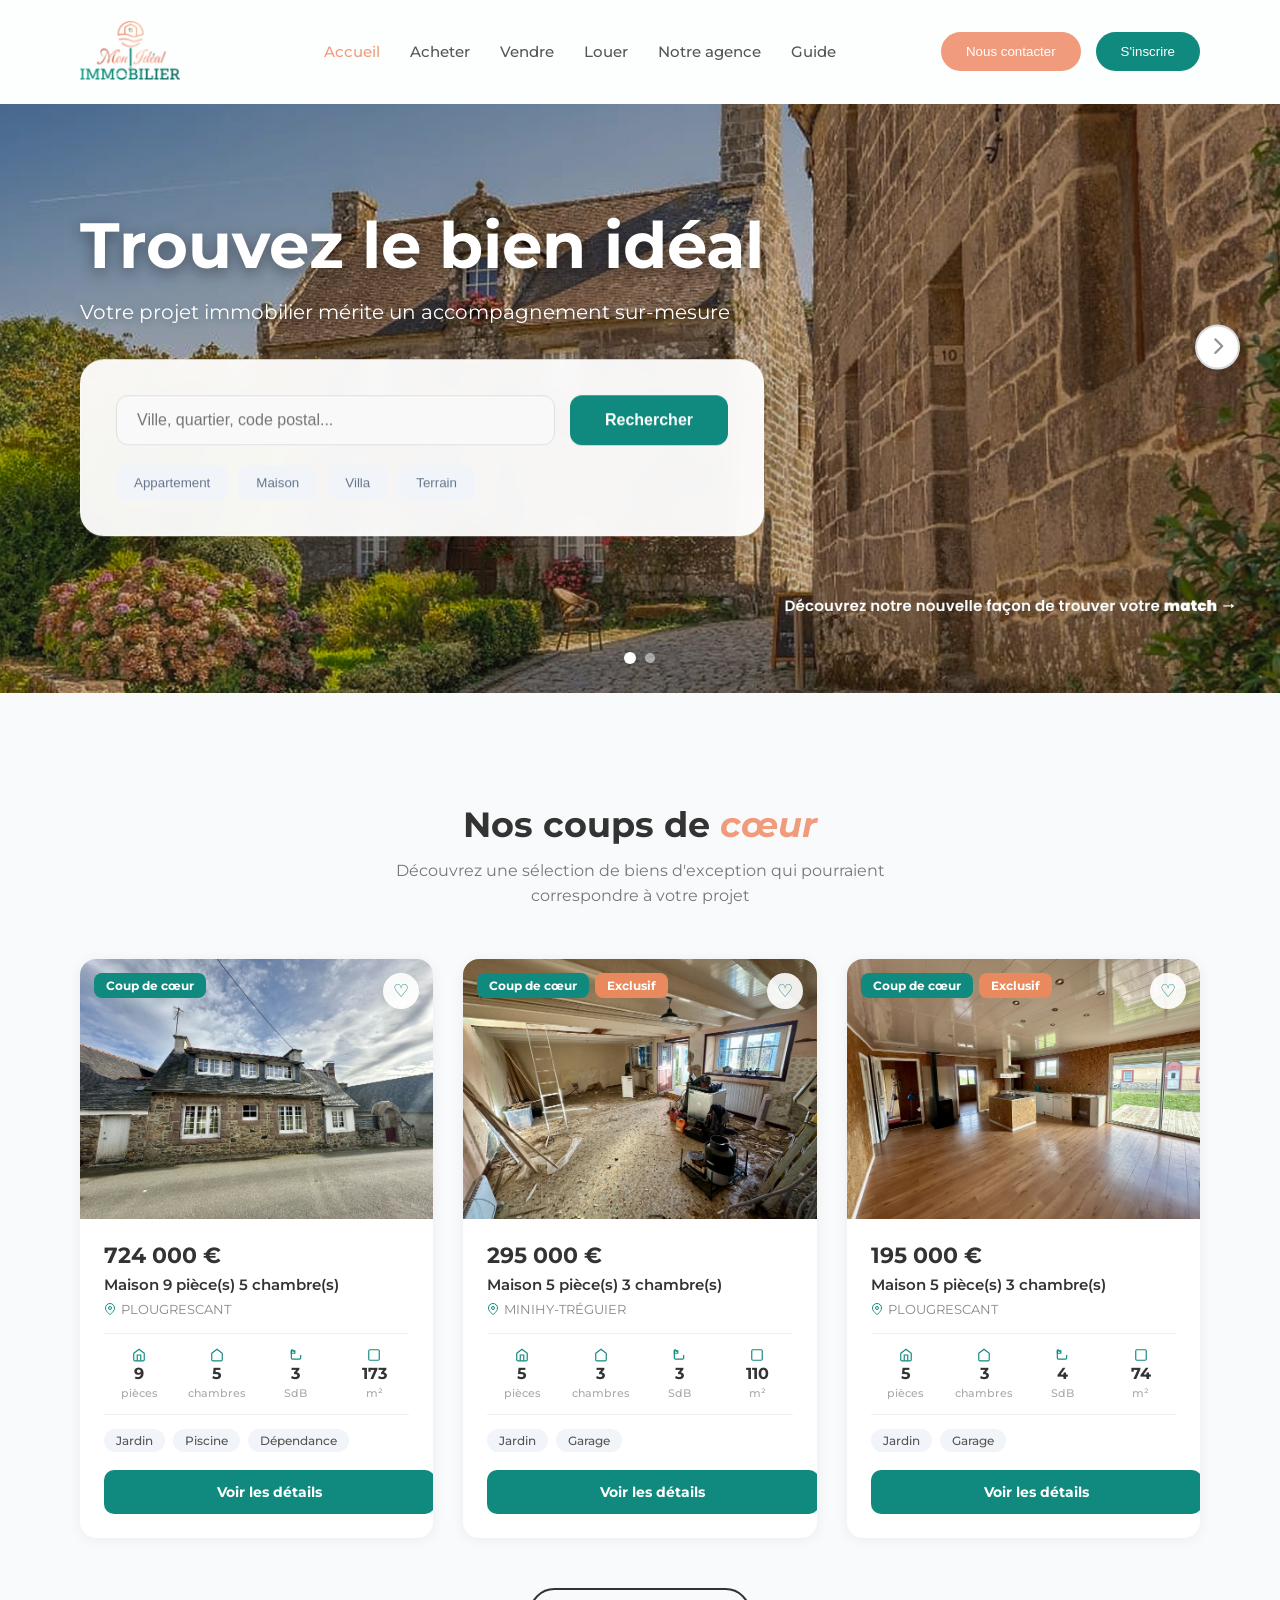
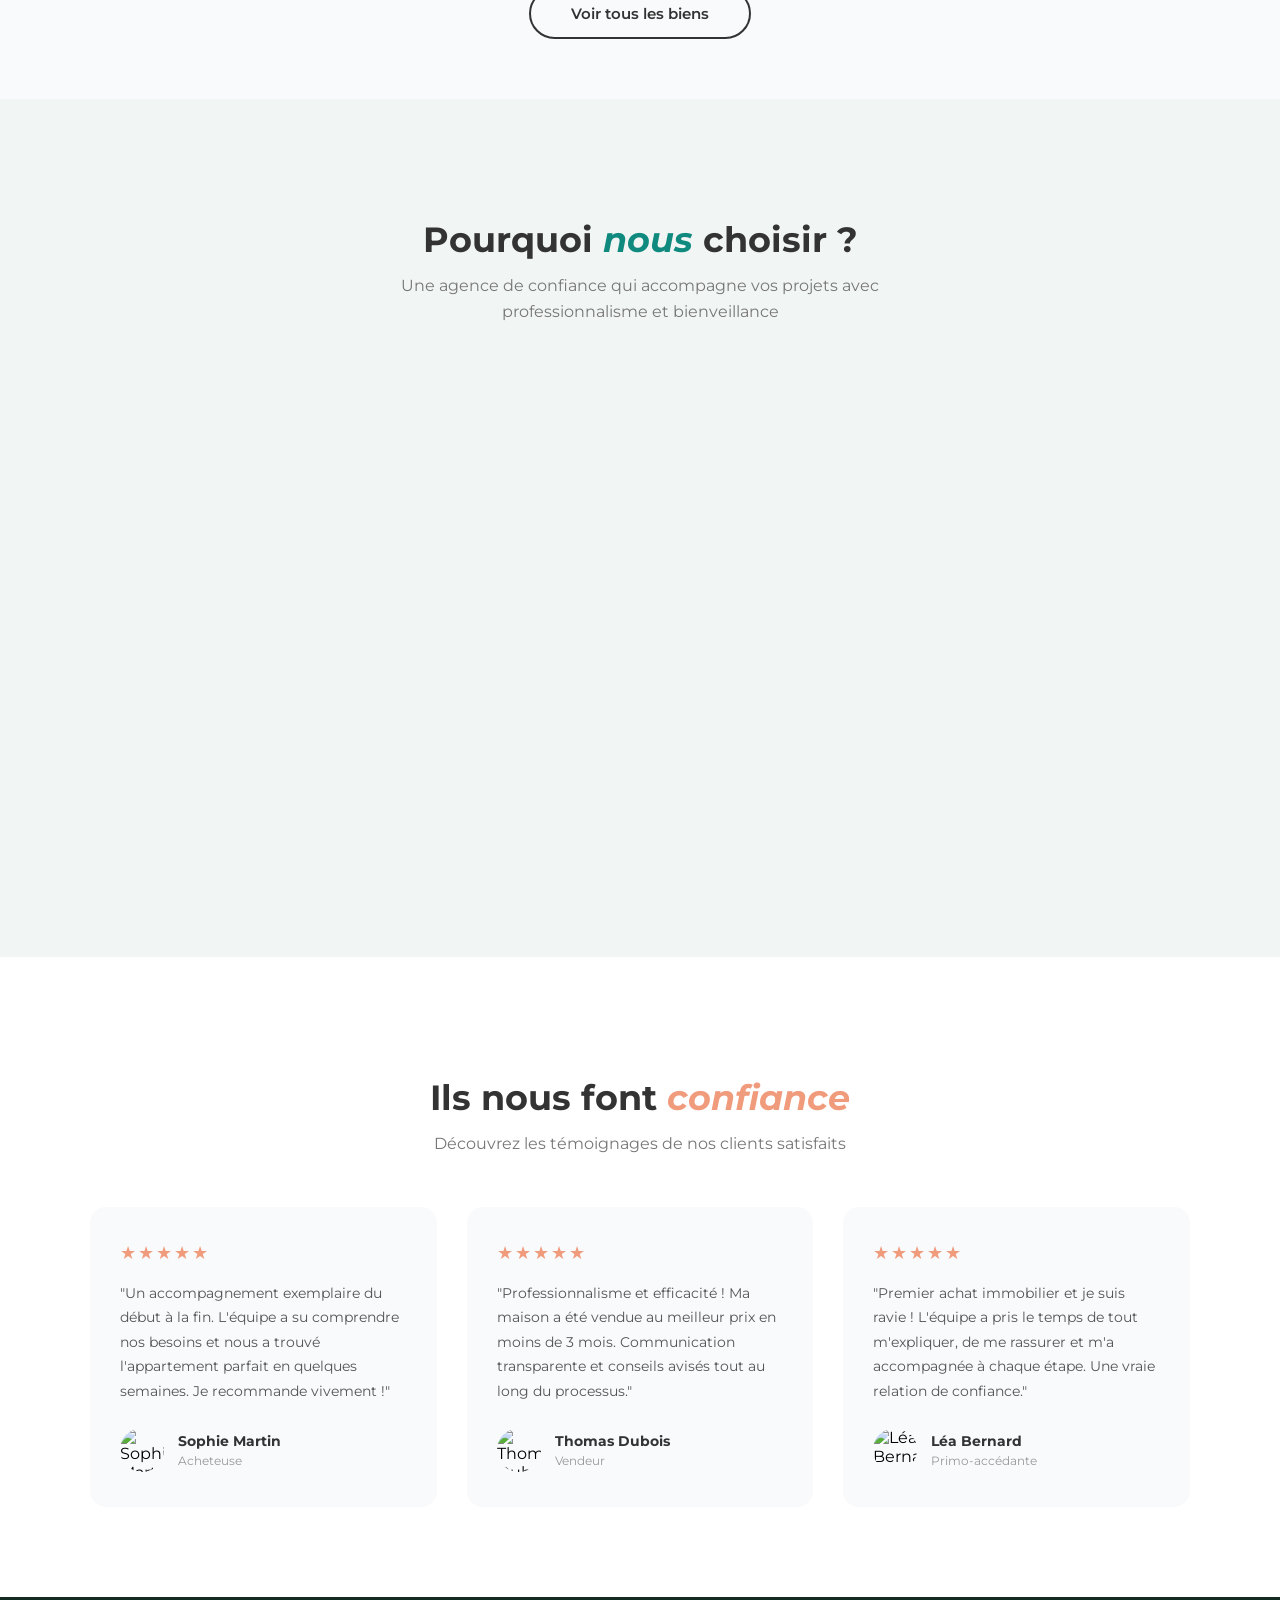
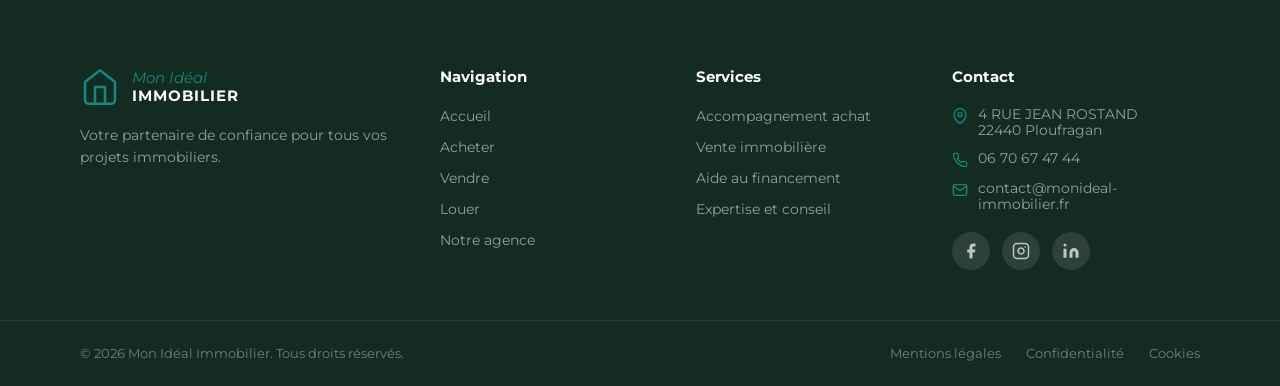
==== commit 7d5d4779: "carroussel" ====
--- a/index.html
+++ b/index.html
@@ -63,6 +63,19 @@
                 <div class="hero-content">
                     <h1>Matchez avec votre bien de rêve</h1>
                     <p>Swipez, likez, visitez !</p>
+
+                    <div class="search-box">
+                        <div class="search-input-group">
+                            <input type="text" placeholder="Ville, quartier, code postal...">
+                            <button class="btn-search">Rechercher</button>
+                        </div>
+                        <div class="property-types">
+                            <button>Appartement</button>
+                            <button>Maison</button>
+                            <button>Villa</button>
+                            <button>Terrain</button>
+                        </div>
+                    </div>
                 </div>
             </div>
         </div>
--- a/style.css
+++ b/style.css
@@ -288,15 +288,15 @@
 }
 
 .slide-match h1 {
-    font-size: 4.5rem;
+    font-size: 3rem;
     line-height: 1;
+    margin-bottom: 15px;
+    color: white;
+}
+
+.slide-match p {
+    font-size: 1.3rem;
     margin-bottom: 25px;
-    color: white;
-}
-
-.slide-match p {
-    font-size: 1.6rem;
-    margin-bottom: 60px;
     opacity: 1;
     color: white;
 }
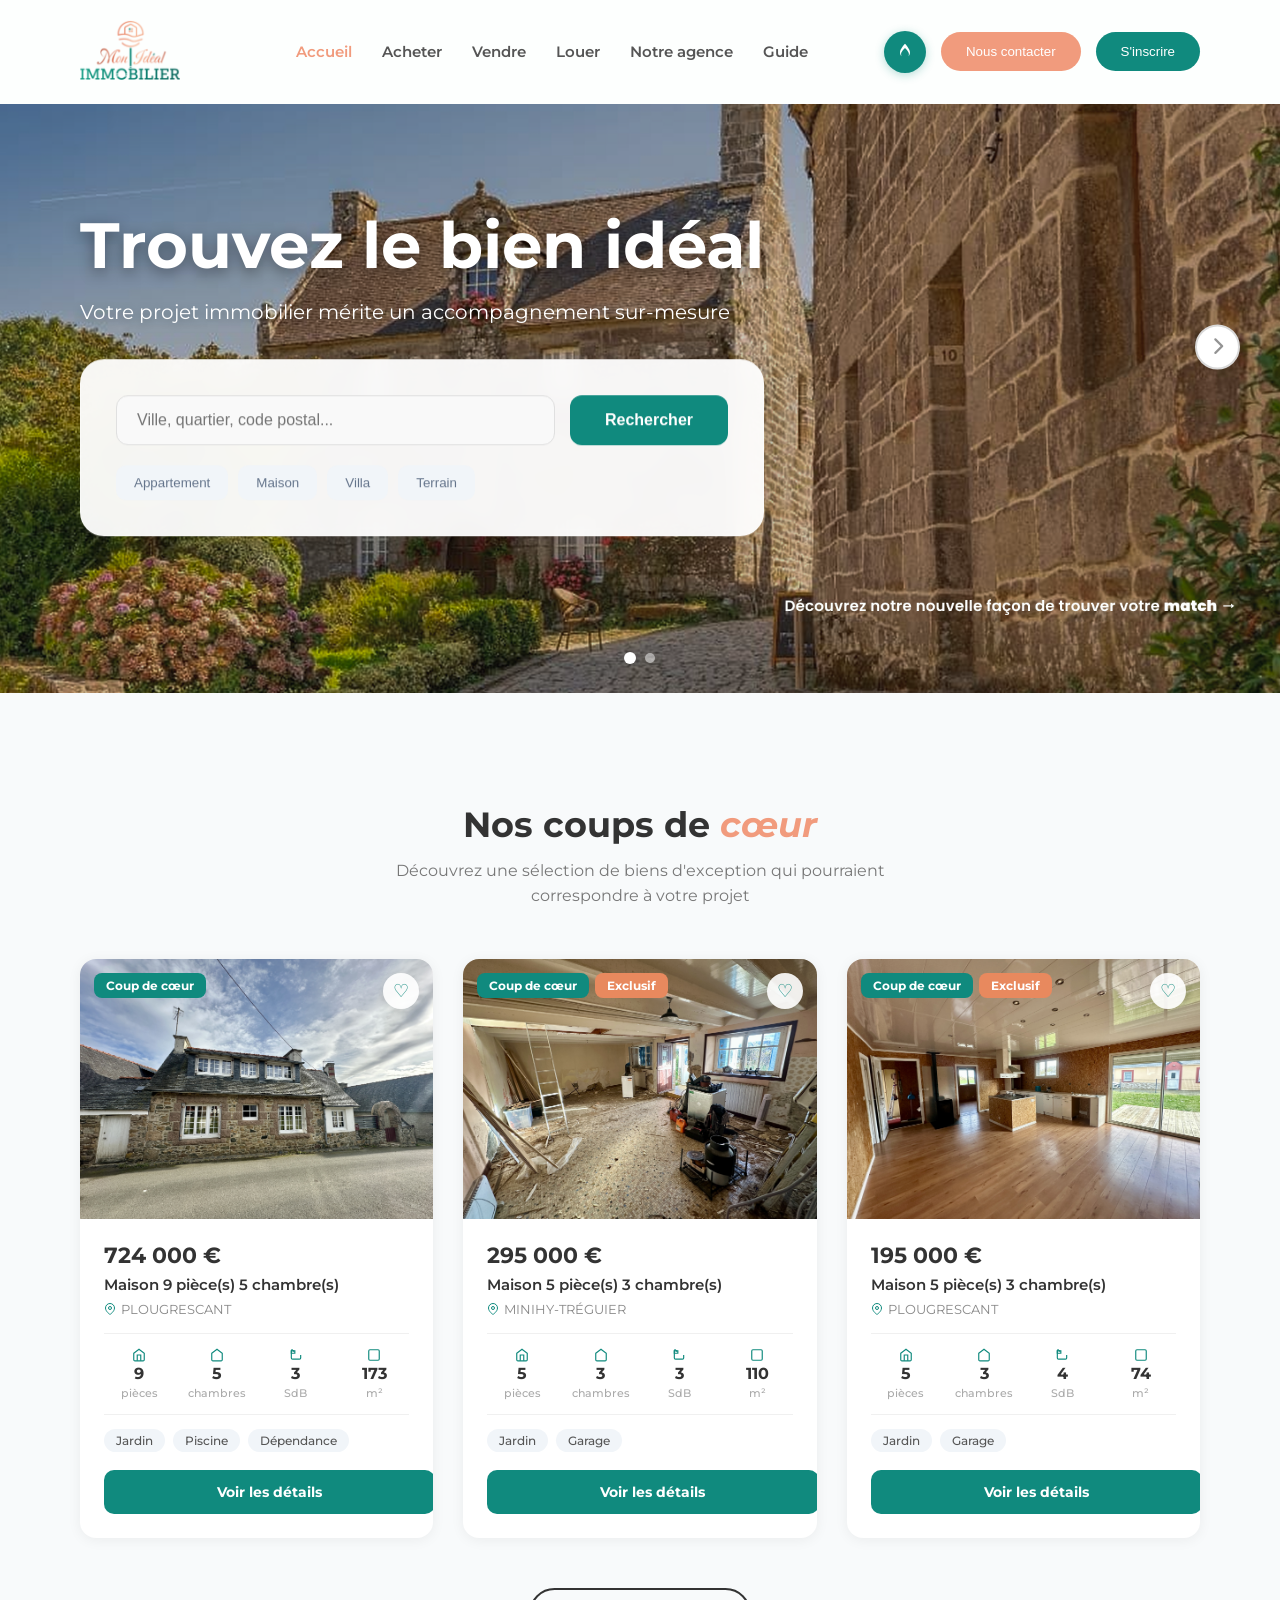
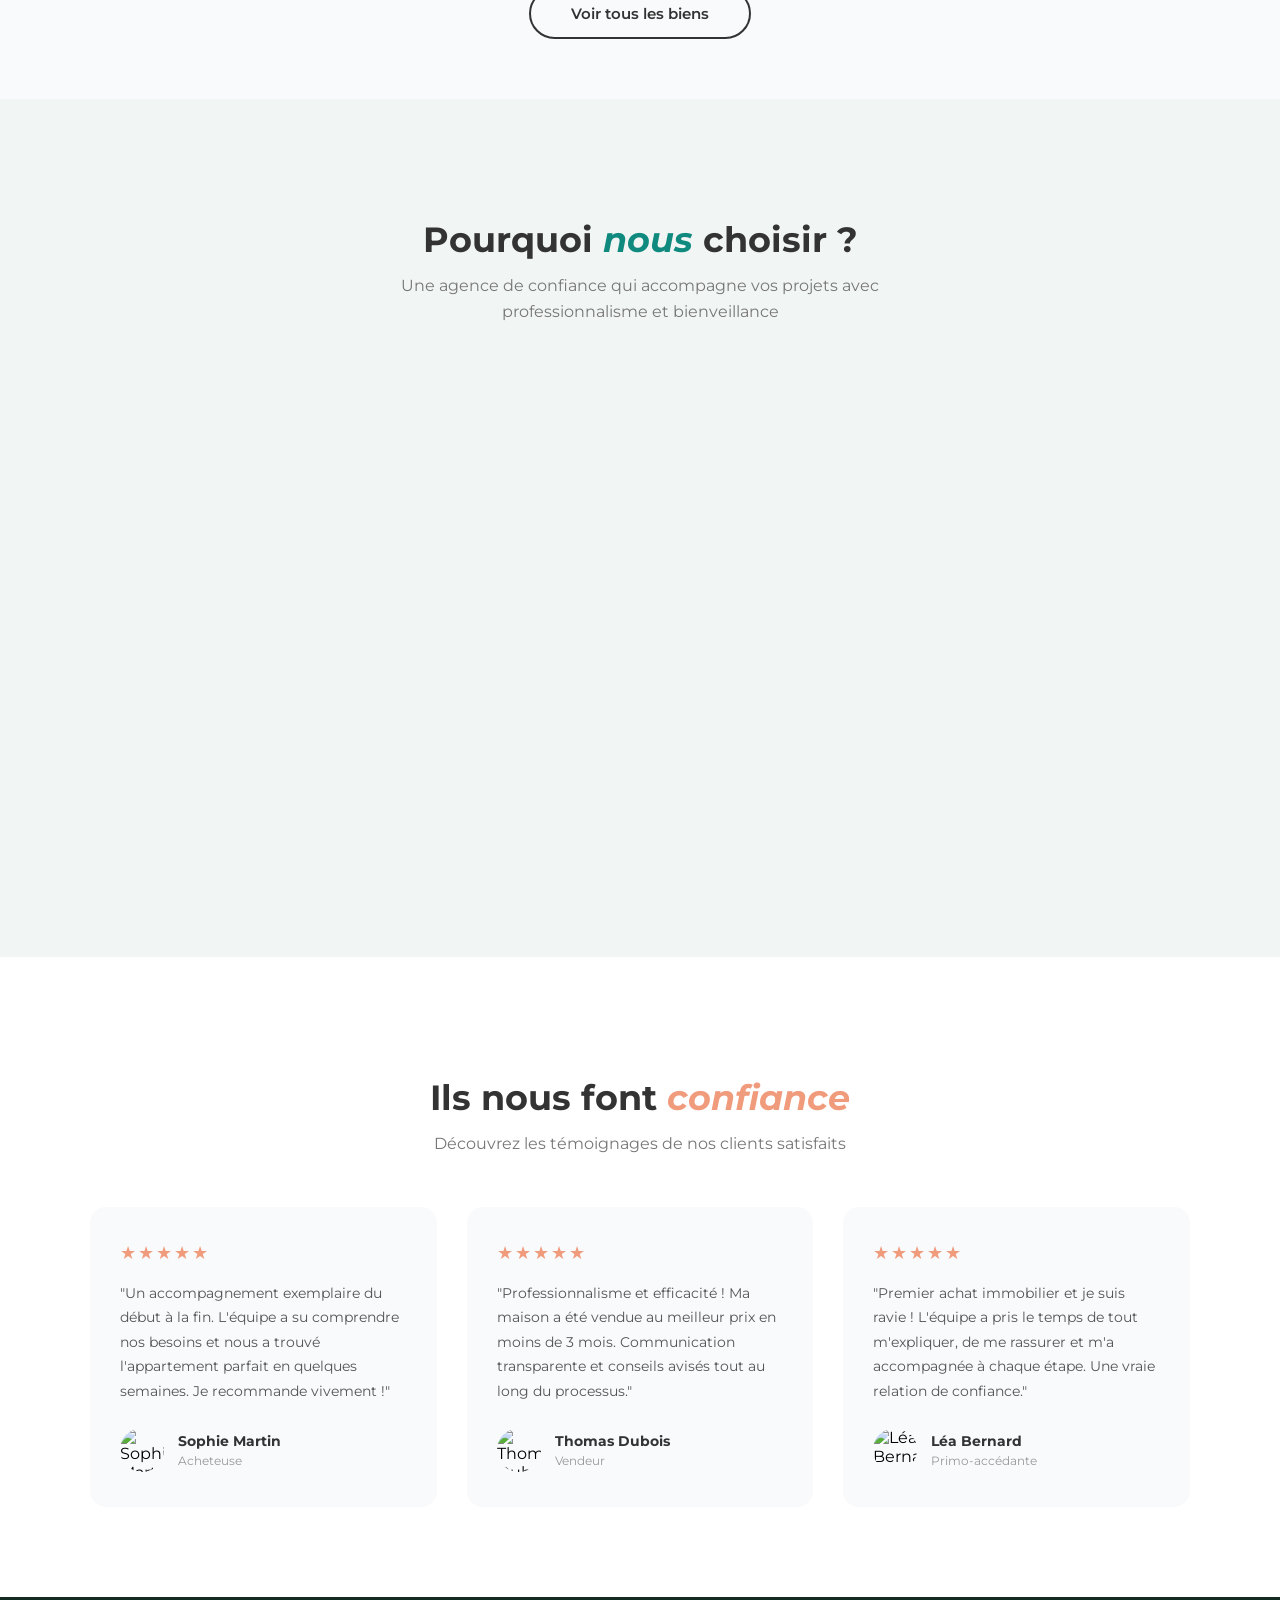
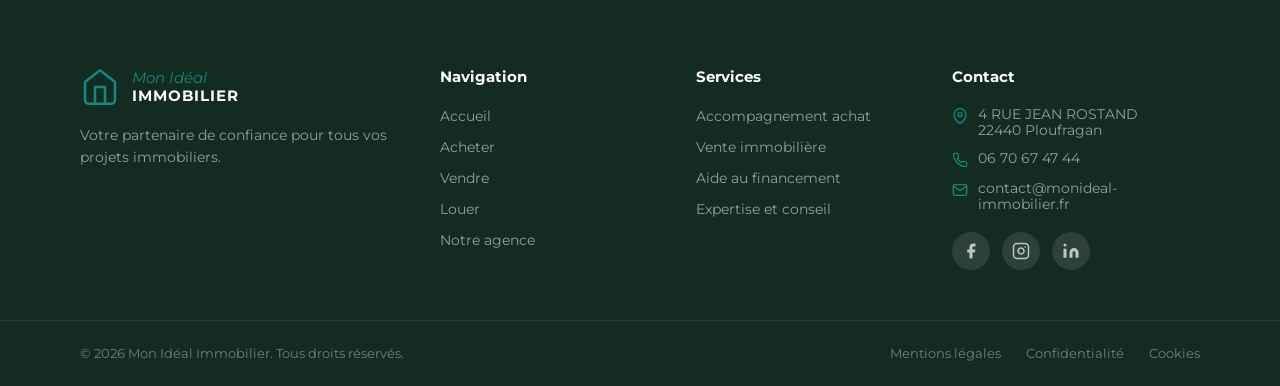
==== commit 743bfe15: "tinder" ====
--- a/index.html
+++ b/index.html
@@ -28,6 +28,13 @@
             </ul>
         </nav>
         <div class="auth-buttons">
+            <a href="match.html" class="btn-match-nav" aria-label="Match Immobilier">
+                <svg width="20" height="20" viewBox="0 0 24 24" fill="currentColor">
+                    <path
+                        d="M12 2c0 0-6 6.2-6 10.5c0 1.8.7 3.4 1.8 4.6c-.3-.7-.5-1.5-.5-2.3c0-3.1 3.5-6.4 4.7-7.5c1.2 1.1 4.7 4.4 4.7 7.5c0 .8-.2 1.6-.5 2.3c1.1-1.2 1.8-2.8 1.8-4.6C18 8.2 12 2 12 2z">
+                    </path>
+                </svg>
+            </a>
             <button class="btn-contact">Nous contacter</button>
             <button class="btn-signup">S'inscrire</button>
         </div>
--- a/style.css
+++ b/style.css
@@ -46,7 +46,7 @@
 .nav-links a {
     text-decoration: none;
     color: #555;
-    font-weight: 500;
+font-weight: 600;
     font-size: 15px;
     transition: color 0.3s;
 }
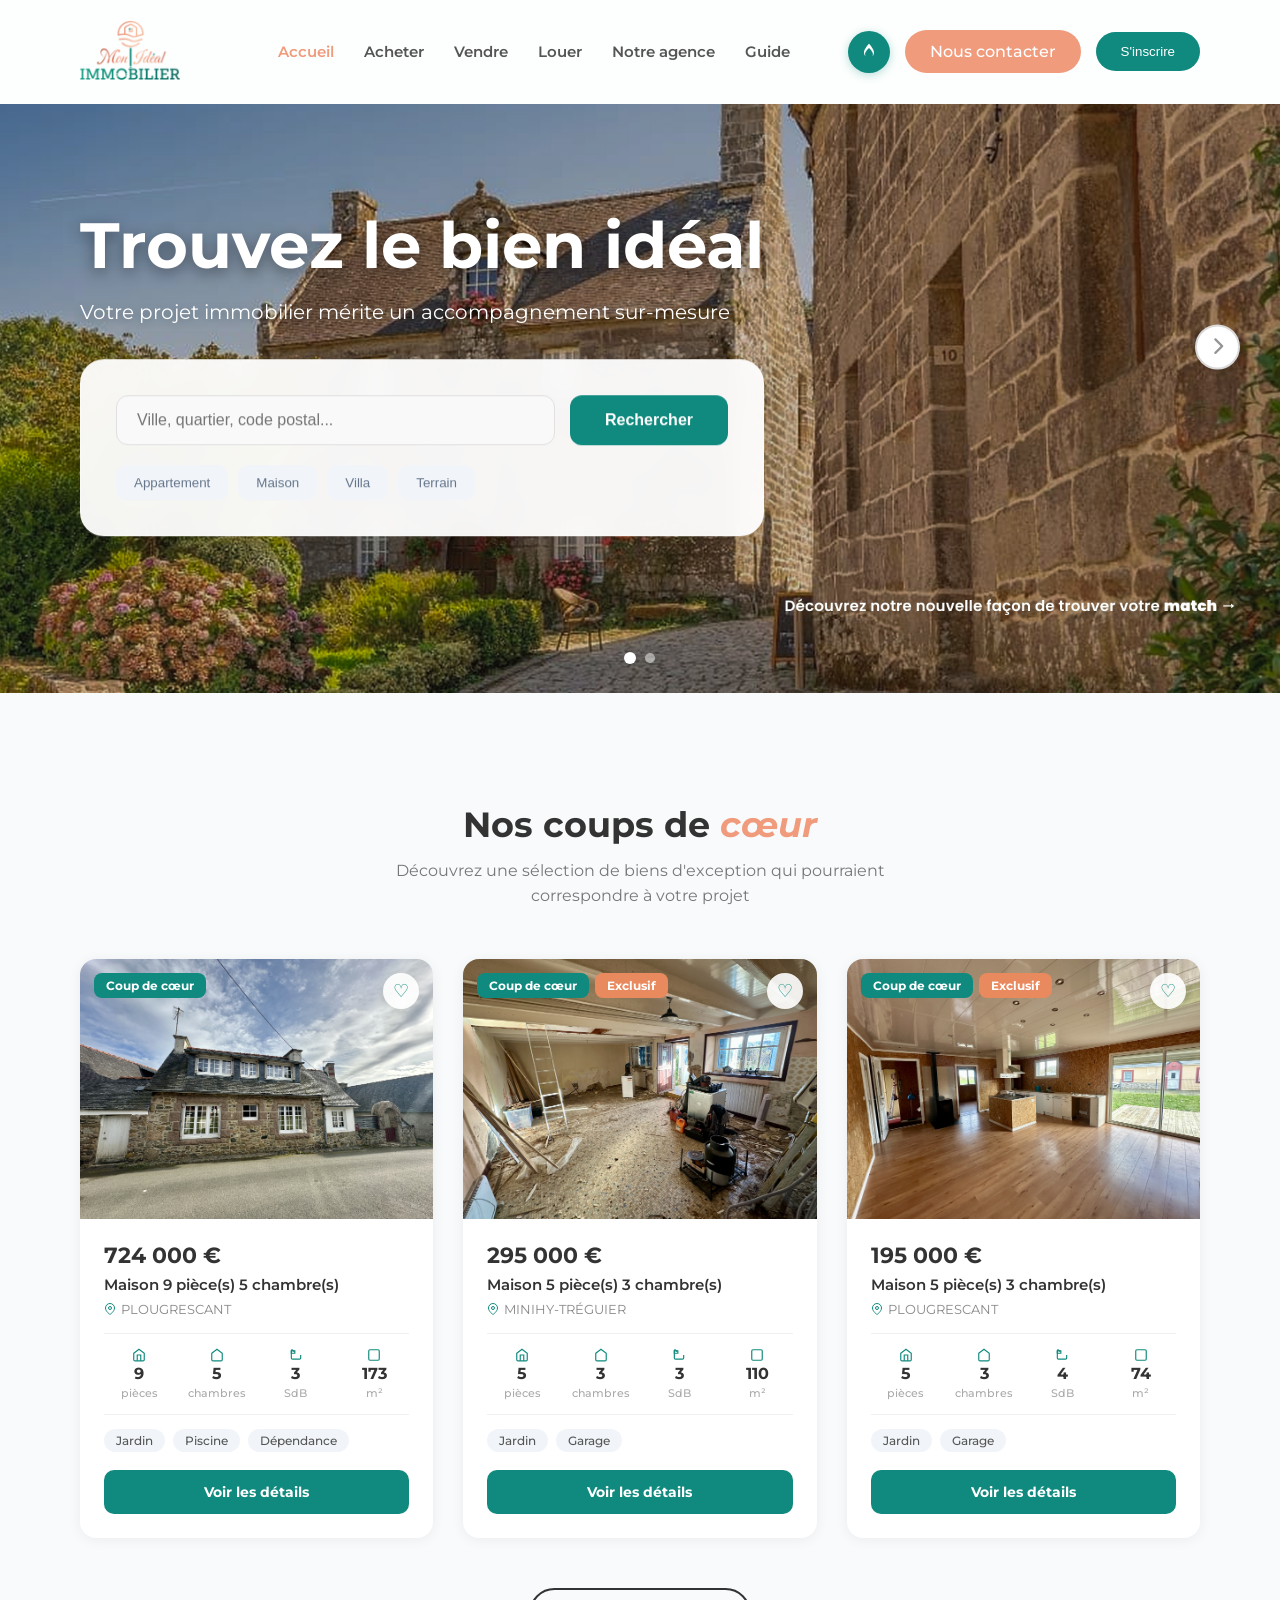
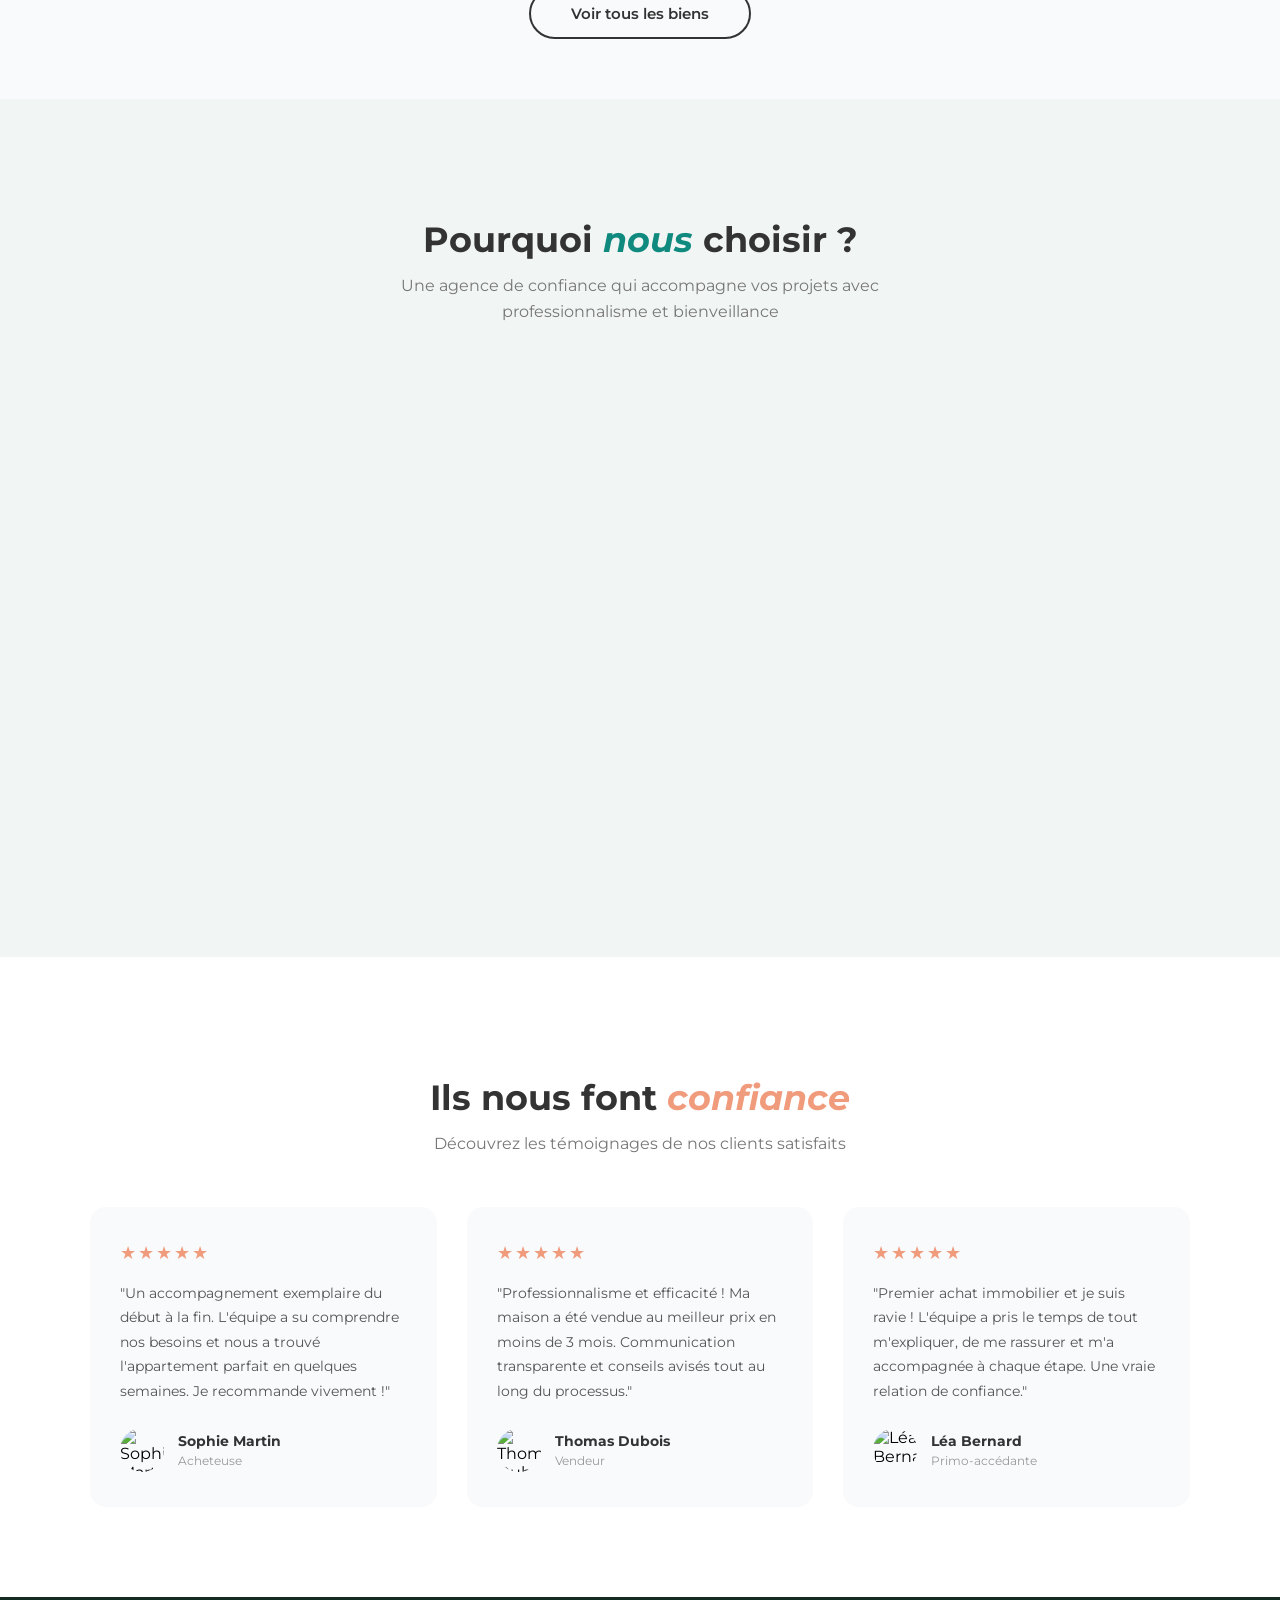
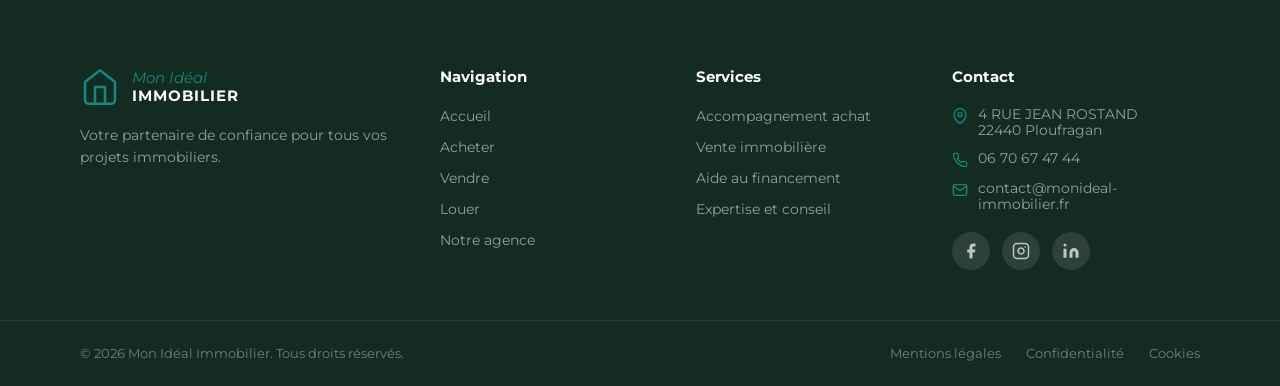
==== commit e11f99a4: "détails et corrections" ====
--- a/index.html
+++ b/index.html
@@ -35,7 +35,7 @@
                     </path>
                 </svg>
             </a>
-            <button class="btn-contact">Nous contacter</button>
+            <a href="contact.html" class="btn-contact">Nous contacter</a>
             <button class="btn-signup">S'inscrire</button>
         </div>
     </header>
--- a/style.css
+++ b/style.css
@@ -46,7 +46,7 @@
 .nav-links a {
     text-decoration: none;
     color: #555;
-font-weight: 600;
+    font-weight: 600;
     font-size: 15px;
     transition: color 0.3s;
 }
@@ -98,6 +98,8 @@
     cursor: pointer;
     font-weight: 500;
     transition: 0.3s;
+    text-decoration: none !important;
+    display: inline-block;
 }
 
 .btn-contact:hover {
@@ -518,6 +520,7 @@
     text-transform: uppercase;
     letter-spacing: 0.5px;
 }
+
 .property-location i {
     color: var(--primary-color);
     margin-right: 4px;
@@ -535,18 +538,23 @@
     padding-top: 12px;
     border-top: 1px solid #f0f0f0;
 }
-.property-details span i{
+
+.property-details span i {
     color: var(--primary-color);
     padding-right: 5px;
 }
 
 /* Bouton Voir tous les biens */
 .voir-tous {
-    text-align: center;
+    display: flex;
+    justify-content: center;
+    align-items: center;
 }
 
 .btn-voir-tous {
-    display: inline-block;
+    display: inline-flex;
+    align-items: center;
+    justify-content: center;
     padding: 14px 40px;
     border: 2px solid var(--text-dark);
     border-radius: 30px;
@@ -1302,6 +1310,33 @@
     background: #dc0000;
 }
 
+.btn-cta-contact {
+    display: block;
+    width: 100%;
+    padding: 15px;
+    background: var(--primary-color);
+    color: white;
+    border: none;
+    border-radius: 12px;
+    font-size: 1rem;
+    font-weight: 700;
+    font-family: 'Montserrat', sans-serif;
+    cursor: pointer;
+    margin-bottom: 12px;
+    transition: background 0.3s, transform 0.2s, box-shadow 0.3s;
+    box-shadow: 0 4px 15px rgba(16, 138, 126, 0.2);
+}
+
+.btn-cta-contact:hover {
+    background: var(--dark-primary-color);
+    transform: translateY(-2px);
+    box-shadow: 0 6px 20px rgba(16, 138, 126, 0.3);
+}
+
+.btn-cta-contact:active {
+    transform: translateY(0);
+}
+
 .btn-planifier {
     display: flex;
     align-items: center;
@@ -1315,10 +1350,11 @@
     border-radius: 12px;
     font-size: 0.9rem;
     font-weight: 600;
+    text-decoration: none !important;
     font-family: 'Montserrat', sans-serif;
     cursor: pointer;
     margin-bottom: 20px;
-    transition: border-color 0.25s, color 0.25s, transform 0.2s;
+    transition: all 0.3s ease;
 }
 
 .btn-planifier:hover {
@@ -1715,7 +1751,9 @@
 
 /* Bouton Voir les détails */
 .btn-voir-details {
-    display: block;
+    display: flex;
+    align-items: center;
+    justify-content: center;
     width: 100%;
     padding: 13px;
     background: var(--primary-color);
@@ -1729,6 +1767,7 @@
     text-decoration: none;
     cursor: pointer;
     transition: background 0.25s, transform 0.2s;
+    box-sizing: border-box;
 }
 
 .btn-voir-details:hover {
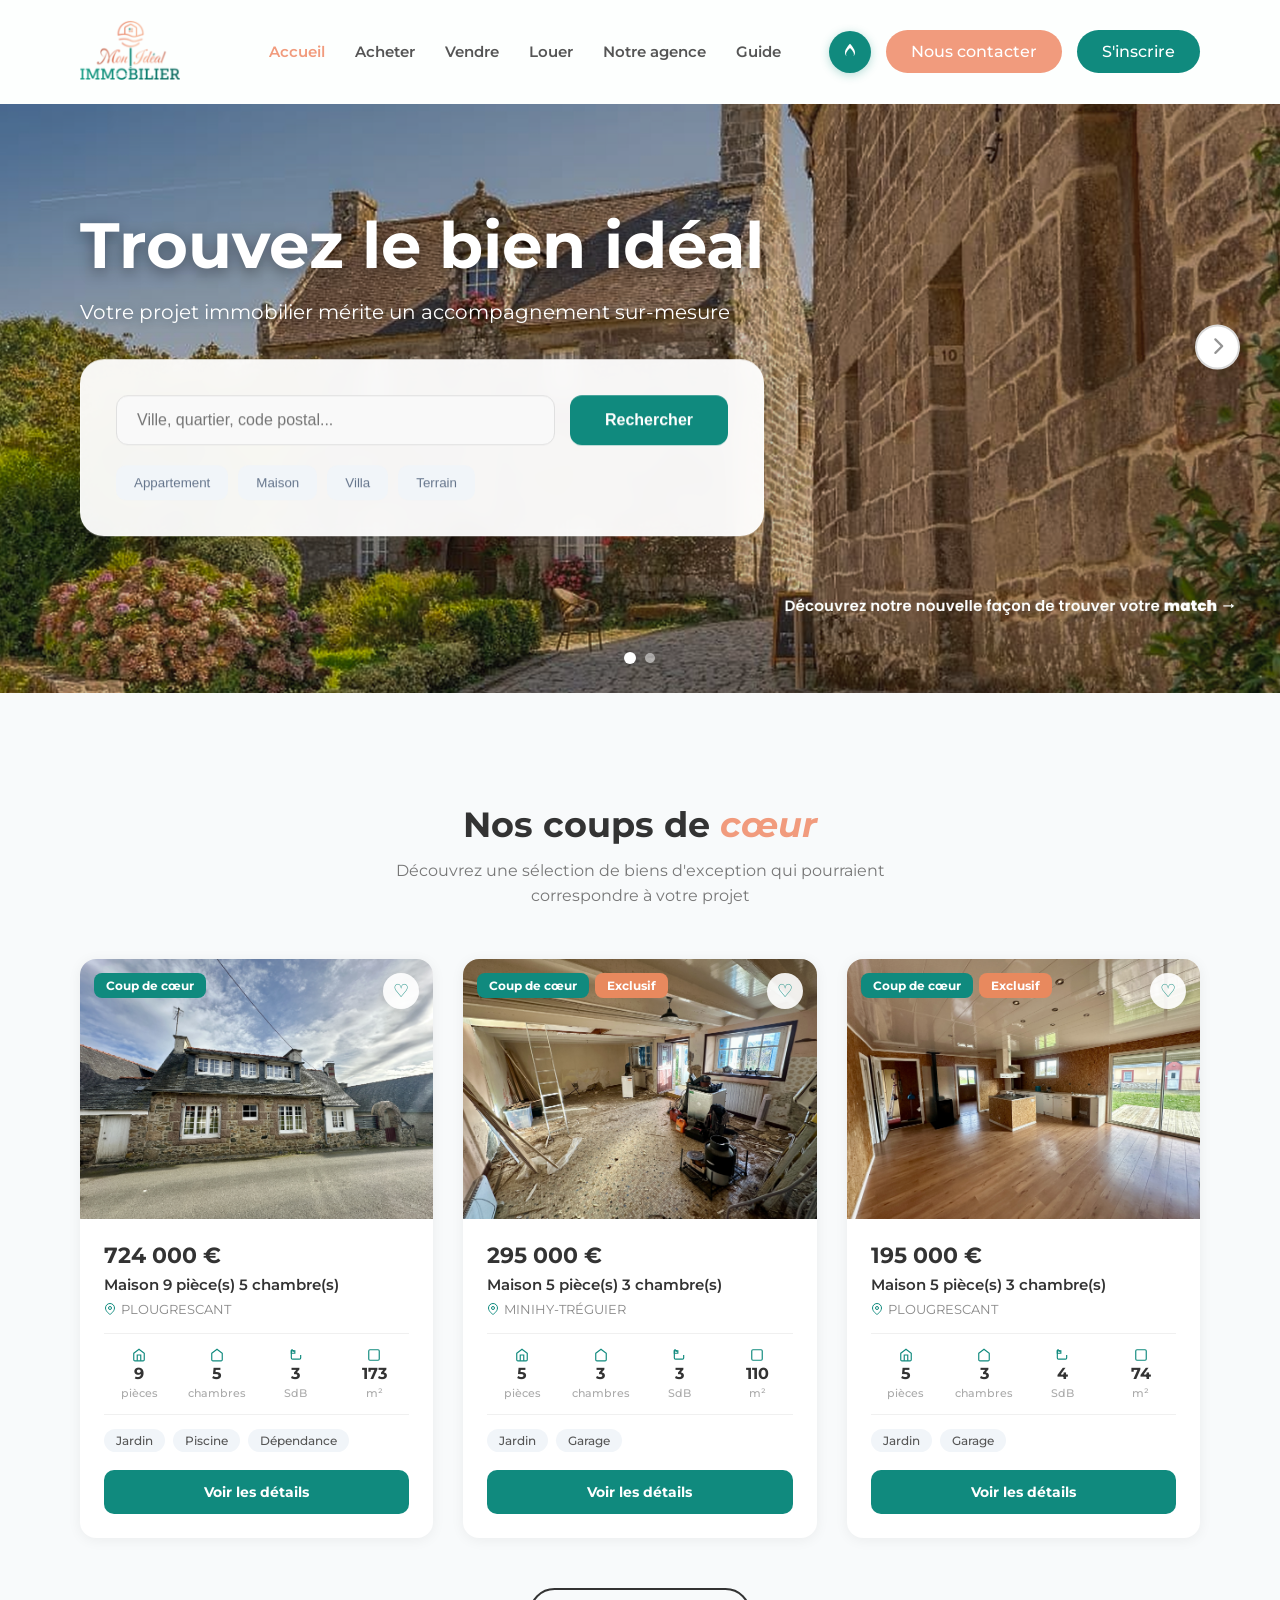
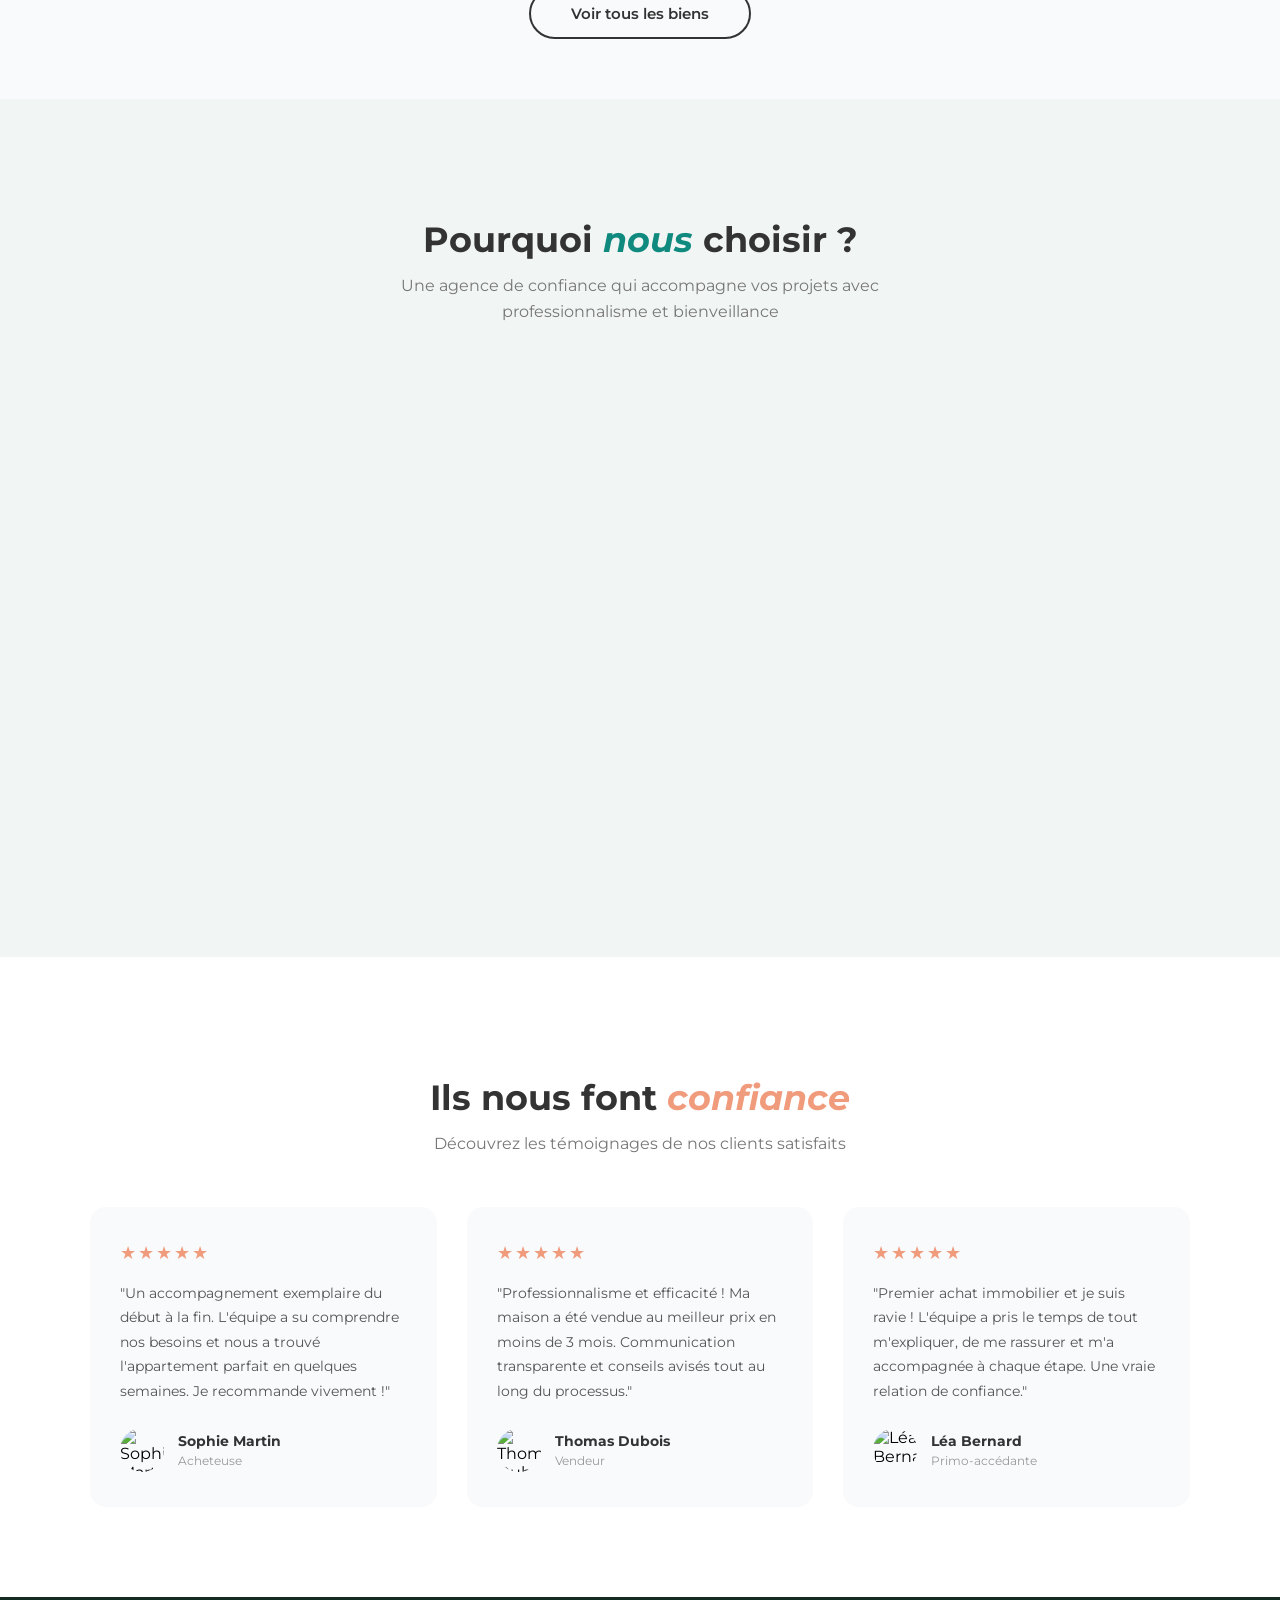
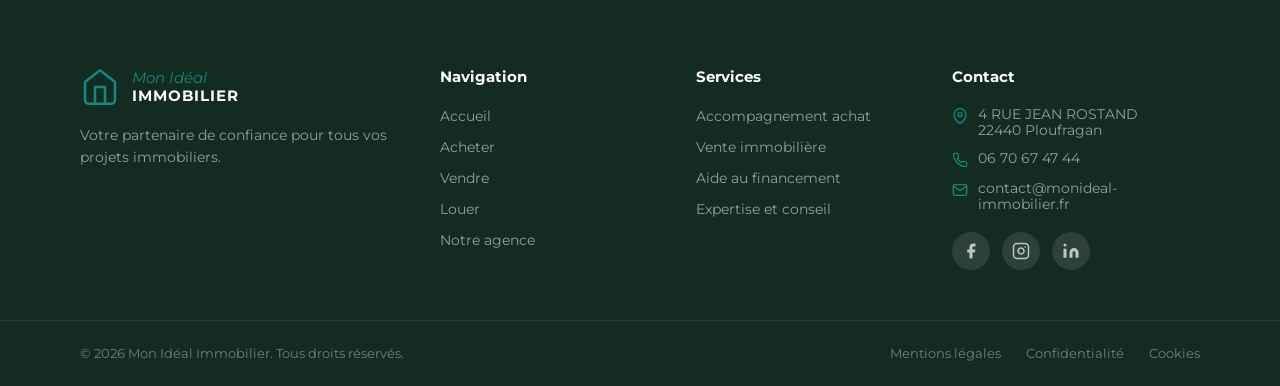
==== commit 69037221: "correctttt" ====
--- a/index.html
+++ b/index.html
@@ -15,7 +15,7 @@
 
     <header class="navbar">
         <div class="logo">
-            <img class="logo-img" src="img/Logo_Mon-Ideal-Immobilier 1.svg" alt="Logo Mon Ideal Immobilier">
+            <img class="logo-img" src="img/Logo_Mon-Ideal-Immobilier_1.svg" alt="Logo Mon Ideal Immobilier">
         </div>
         <nav>
             <ul class="nav-links">
@@ -36,7 +36,7 @@
                 </svg>
             </a>
             <a href="contact.html" class="btn-contact">Nous contacter</a>
-            <button class="btn-signup">S'inscrire</button>
+            <a href="inscription.html" class="btn-signup btn-signup-link">S'inscrire</a>
         </div>
     </header>
 
@@ -362,6 +362,7 @@
 
     <script src="biens.js"></script>
     <script src="script.js"></script>
+    <script src="auth.js"></script>
 </body>
 
 </html>
--- a/style.css
+++ b/style.css
@@ -115,6 +115,7 @@
     font-weight: 500;
     cursor: pointer;
     transition: background 0.3s, transform 0.2s;
+    text-decoration: none;
 }
 
 .btn-signup:hover {
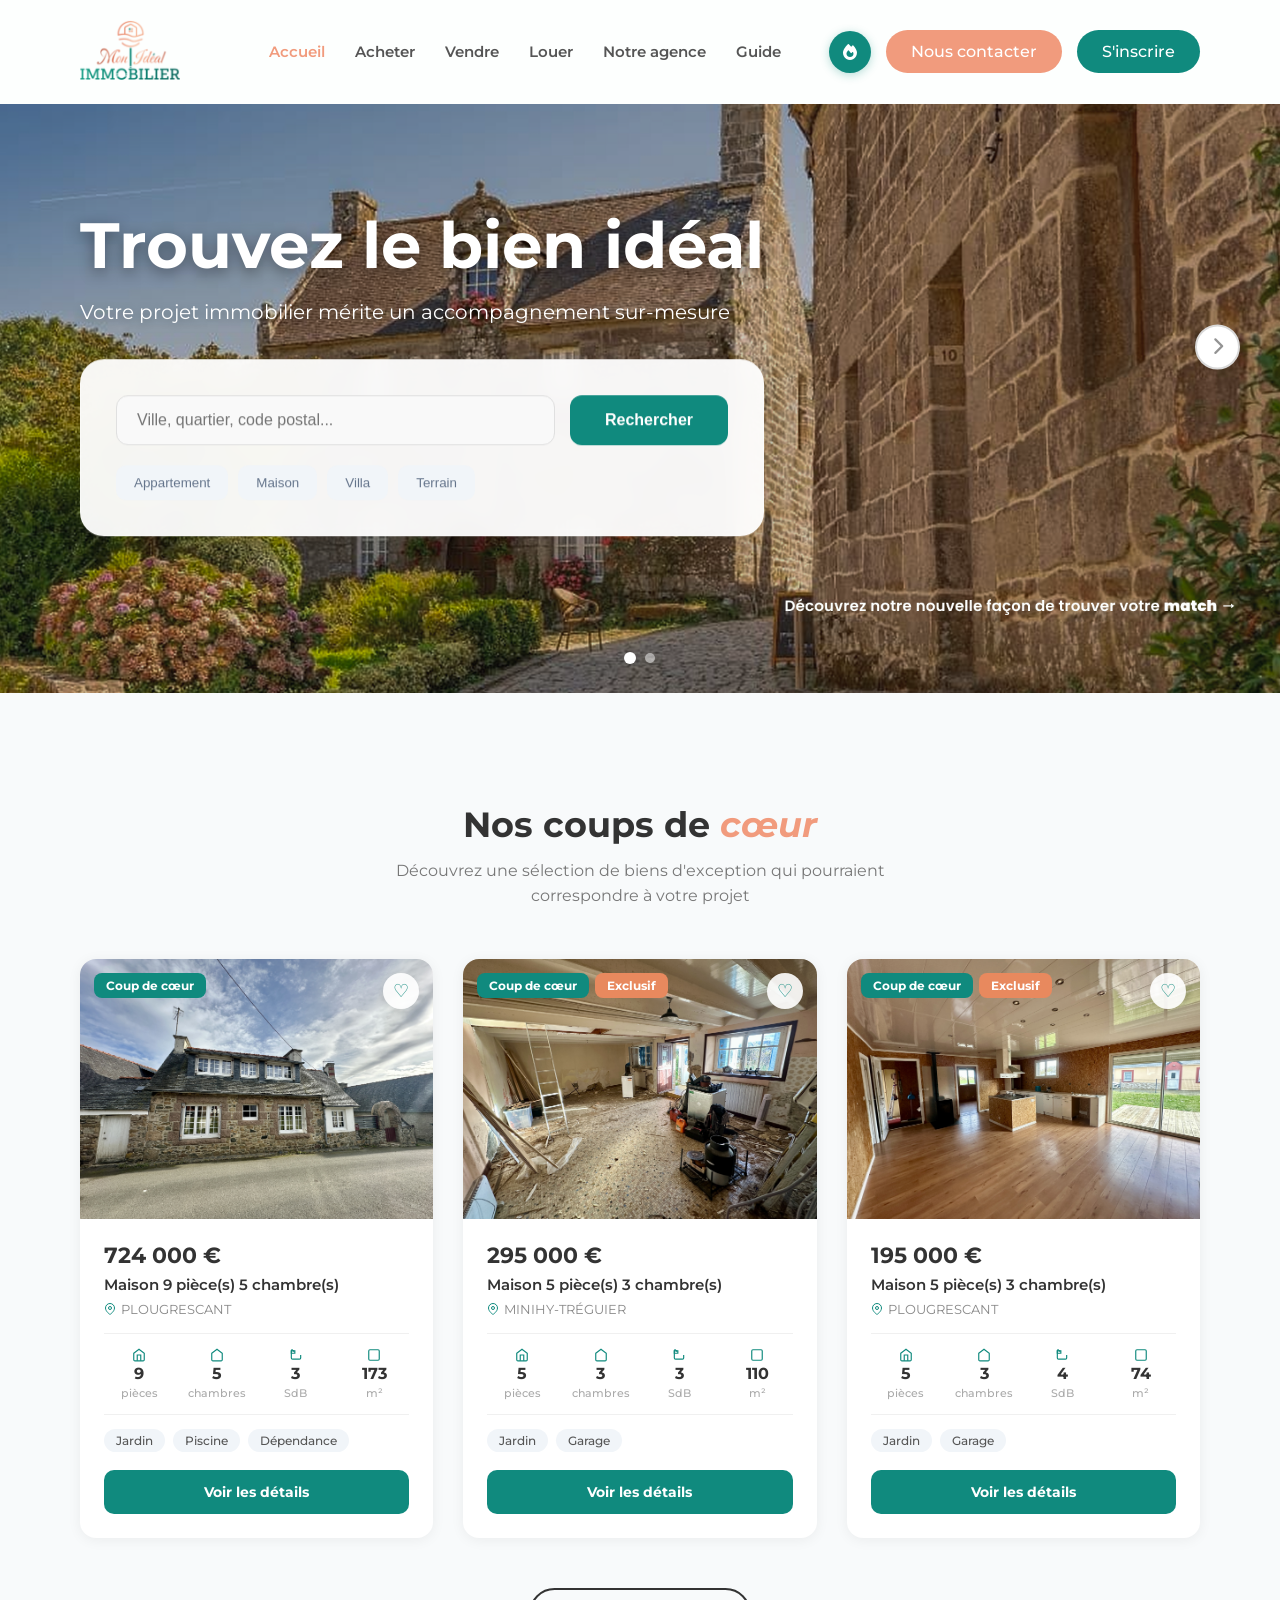
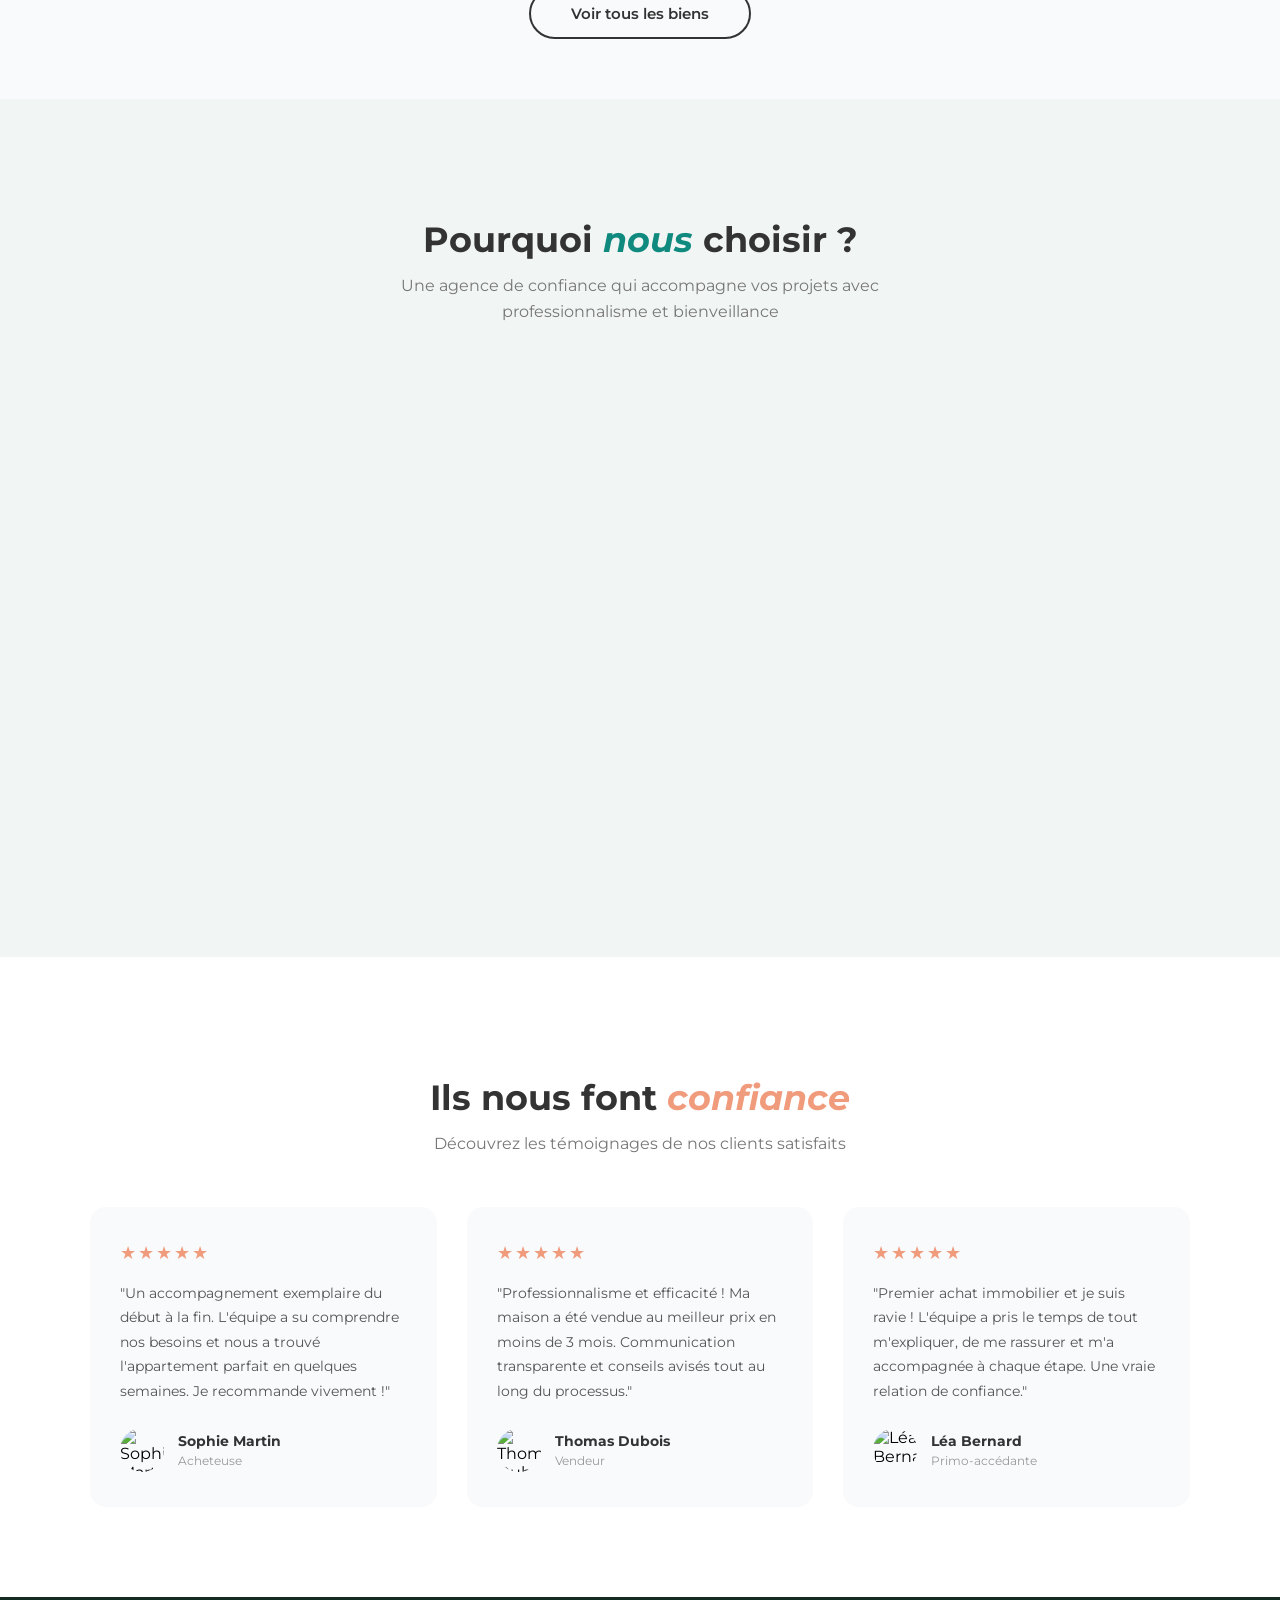
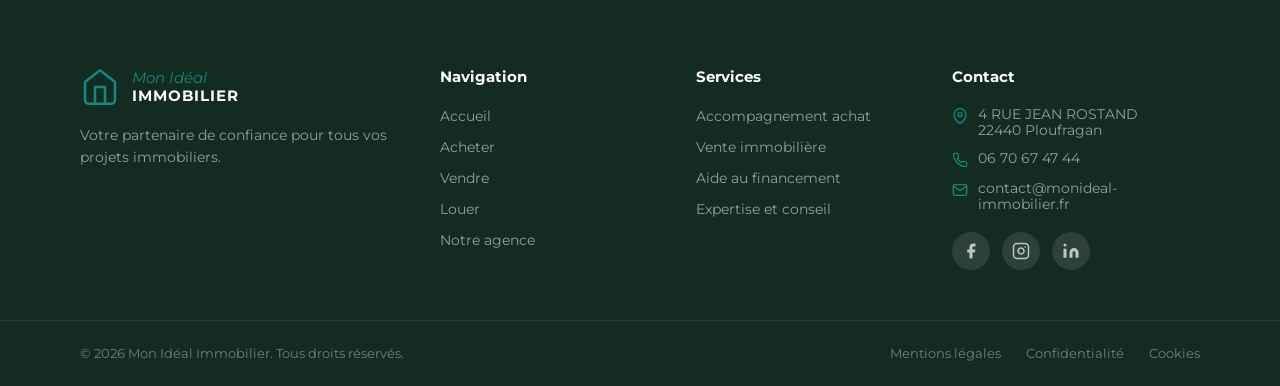
==== commit 8598e4e3: "changement" ====
--- a/index.html
+++ b/index.html
@@ -29,11 +29,7 @@
         </nav>
         <div class="auth-buttons">
             <a href="match.html" class="btn-match-nav" aria-label="Match Immobilier">
-                <svg width="20" height="20" viewBox="0 0 24 24" fill="currentColor">
-                    <path
-                        d="M12 2c0 0-6 6.2-6 10.5c0 1.8.7 3.4 1.8 4.6c-.3-.7-.5-1.5-.5-2.3c0-3.1 3.5-6.4 4.7-7.5c1.2 1.1 4.7 4.4 4.7 7.5c0 .8-.2 1.6-.5 2.3c1.1-1.2 1.8-2.8 1.8-4.6C18 8.2 12 2 12 2z">
-                    </path>
-                </svg>
+                <i class="fa-solid fa-fire"></i>
             </a>
             <a href="contact.html" class="btn-contact">Nous contacter</a>
             <a href="inscription.html" class="btn-signup btn-signup-link">S'inscrire</a>
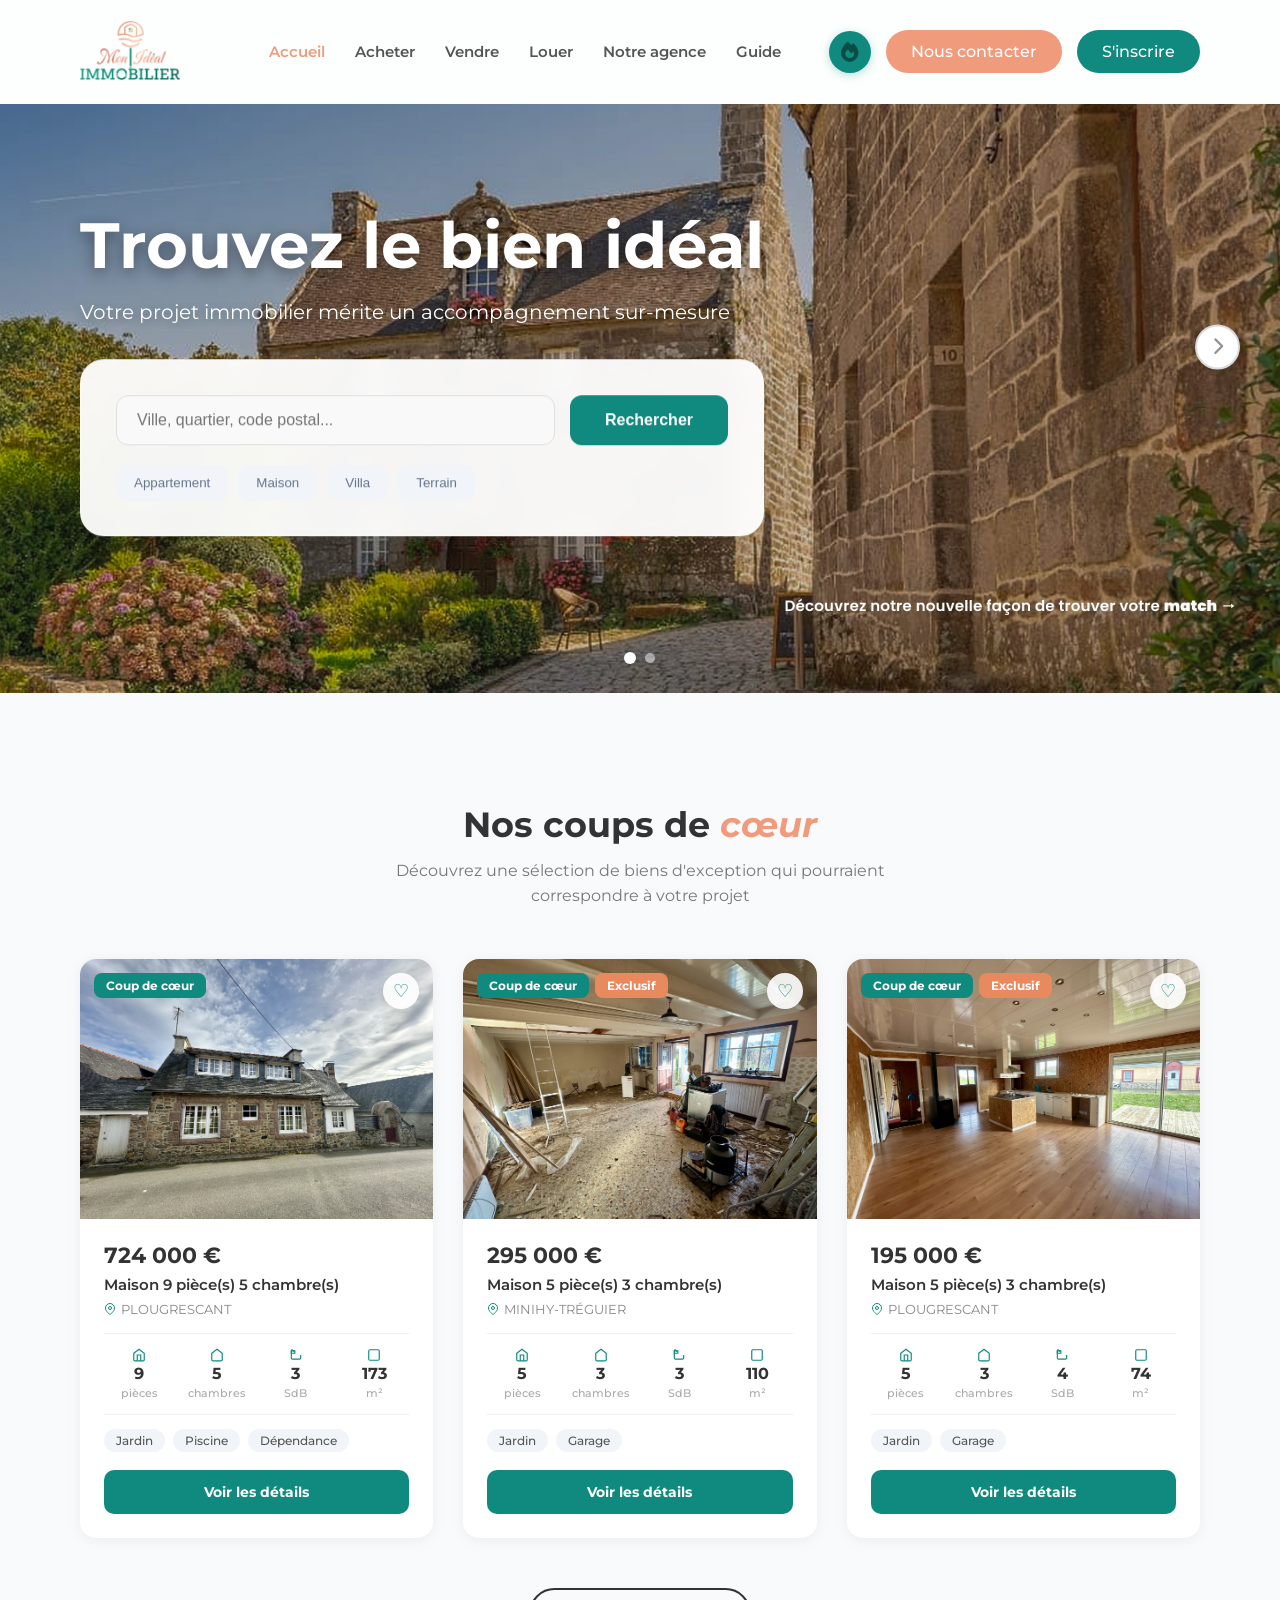
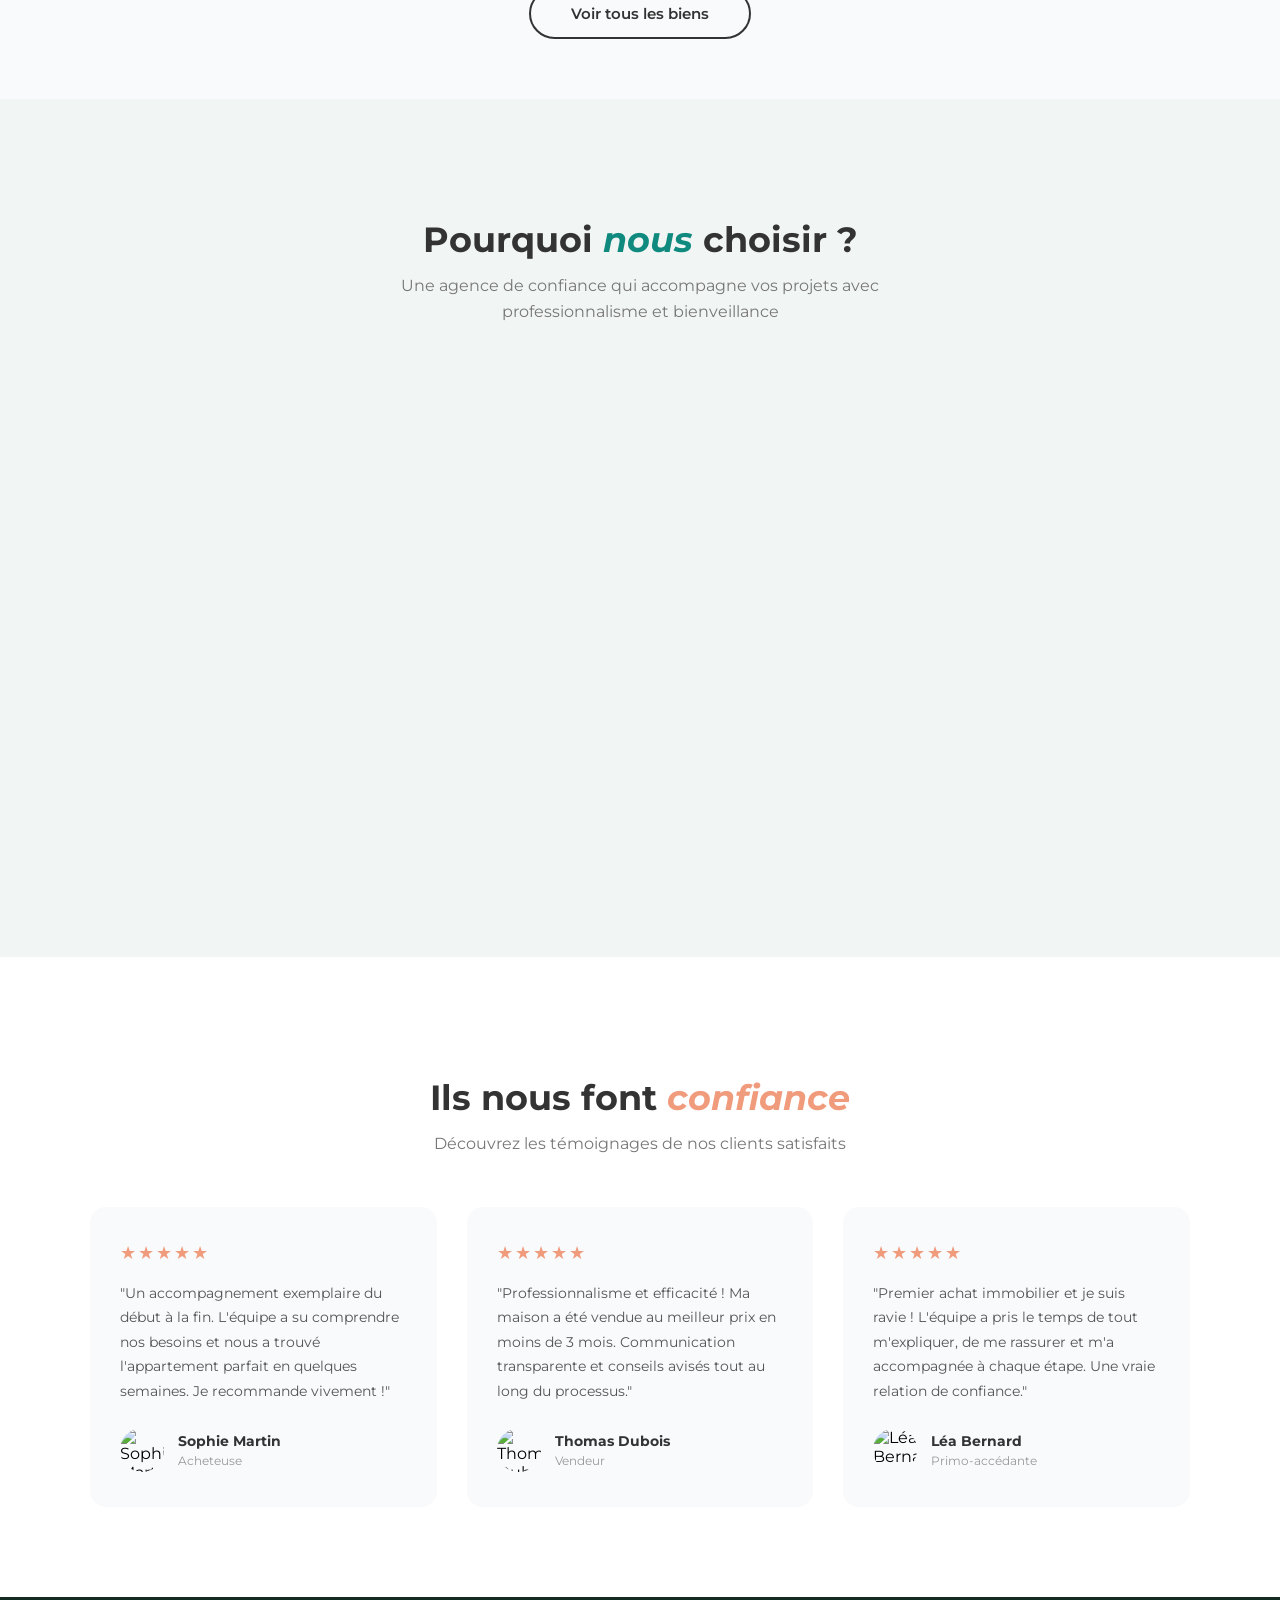
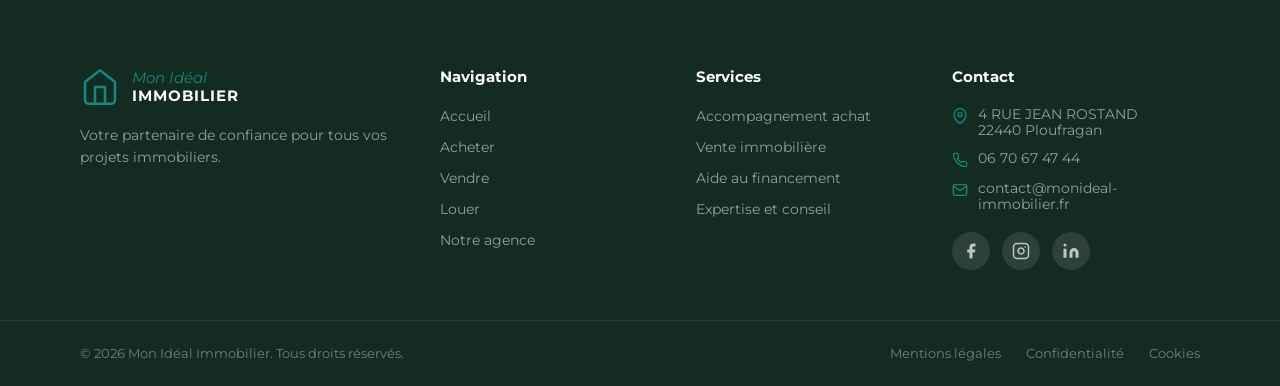
==== commit 00d09c6b: "pull" ====
--- a/index.html
+++ b/index.html
@@ -15,16 +15,18 @@
 
     <header class="navbar">
         <div class="logo">
-            <img class="logo-img" src="img/Logo_Mon-Ideal-Immobilier_1.svg" alt="Logo Mon Ideal Immobilier">
+            <a href="index.html" class="logo-link" aria-label="Mon Idéal Immobilier - Accueil">
+                <img class="logo-img" src="img/Logo_Mon-Ideal-Immobilier_1.svg" alt="Logo Mon Ideal Immobilier">
+            </a>
         </div>
         <nav>
             <ul class="nav-links">
-                <li><a href="#" class="active">Accueil</a></li>
+                <li><a href="index.html" class="active">Accueil</a></li>
                 <li><a href="catalogue.html">Acheter</a></li>
-                <li><a href="#">Vendre</a></li>
-                <li><a href="#">Louer</a></li>
+                <li><a href="vendre.html">Vendre</a></li>
+                <li><a href="location.html">Louer</a></li>
                 <li><a href="notre-agence.html">Notre agence</a></li>
-                <li><a href="#">Guide</a></li>
+                <li><a href="guide.html">Guide</a></li>
             </ul>
         </nav>
         <div class="auth-buttons">
@@ -66,19 +68,6 @@
                 <div class="hero-content">
                     <h1>Matchez avec votre bien de rêve</h1>
                     <p>Swipez, likez, visitez !</p>
-
-                    <div class="search-box">
-                        <div class="search-input-group">
-                            <input type="text" placeholder="Ville, quartier, code postal...">
-                            <button class="btn-search">Rechercher</button>
-                        </div>
-                        <div class="property-types">
-                            <button>Appartement</button>
-                            <button>Maison</button>
-                            <button>Villa</button>
-                            <button>Terrain</button>
-                        </div>
-                    </div>
                 </div>
             </div>
         </div>
--- a/style.css
+++ b/style.css
@@ -70,23 +70,37 @@
     height: 42px;
     border-radius: 50%;
     background: var(--primary-color);
-    color: white;
+    color: #0a4c46;
     display: flex;
     align-items: center;
     justify-content: center;
     text-decoration: none;
-    transition: transform 0.2s, box-shadow 0.3s;
+    transition: all 0.3s ease;
     box-shadow: 0 2px 10px rgba(16, 138, 126, 0.3);
+}
+
+.btn-match-nav i {
+    font-size: 20px;
 }
 
 .btn-match-nav:hover {
     transform: scale(1.1);
+    background: var(--dark-primary-color);
+    color: white;
     box-shadow: 0 4px 18px rgba(16, 138, 126, 0.45);
 }
 
-.btn-match-nav.btn-match-active {
-    background: var(--primary-color);
-    box-shadow: 0 0 0 3px rgba(16, 138, 126, 0.2), 0 2px 10px rgba(16, 138, 126, 0.3);
+.btn-match-nav.active {
+    background: #b54420;
+    color: #e99a7c;
+    box-shadow: 0 0 0 3px rgba(181, 68, 32, 0.2), 0 4px 15px rgba(181, 68, 32, 0.4);
+}
+
+.btn-match-nav.active:hover {
+    transform: scale(1.1);
+    background: #96381a;
+    color: white;
+    box-shadow: 0 4px 18px rgba(181, 68, 32, 0.45);
 }
 
 .btn-contact {
@@ -288,6 +302,7 @@
 .slide-match .hero-content {
     left: 80px;
     max-width: 1000px;
+    top: 35%;
 }
 
 .slide-match h1 {
